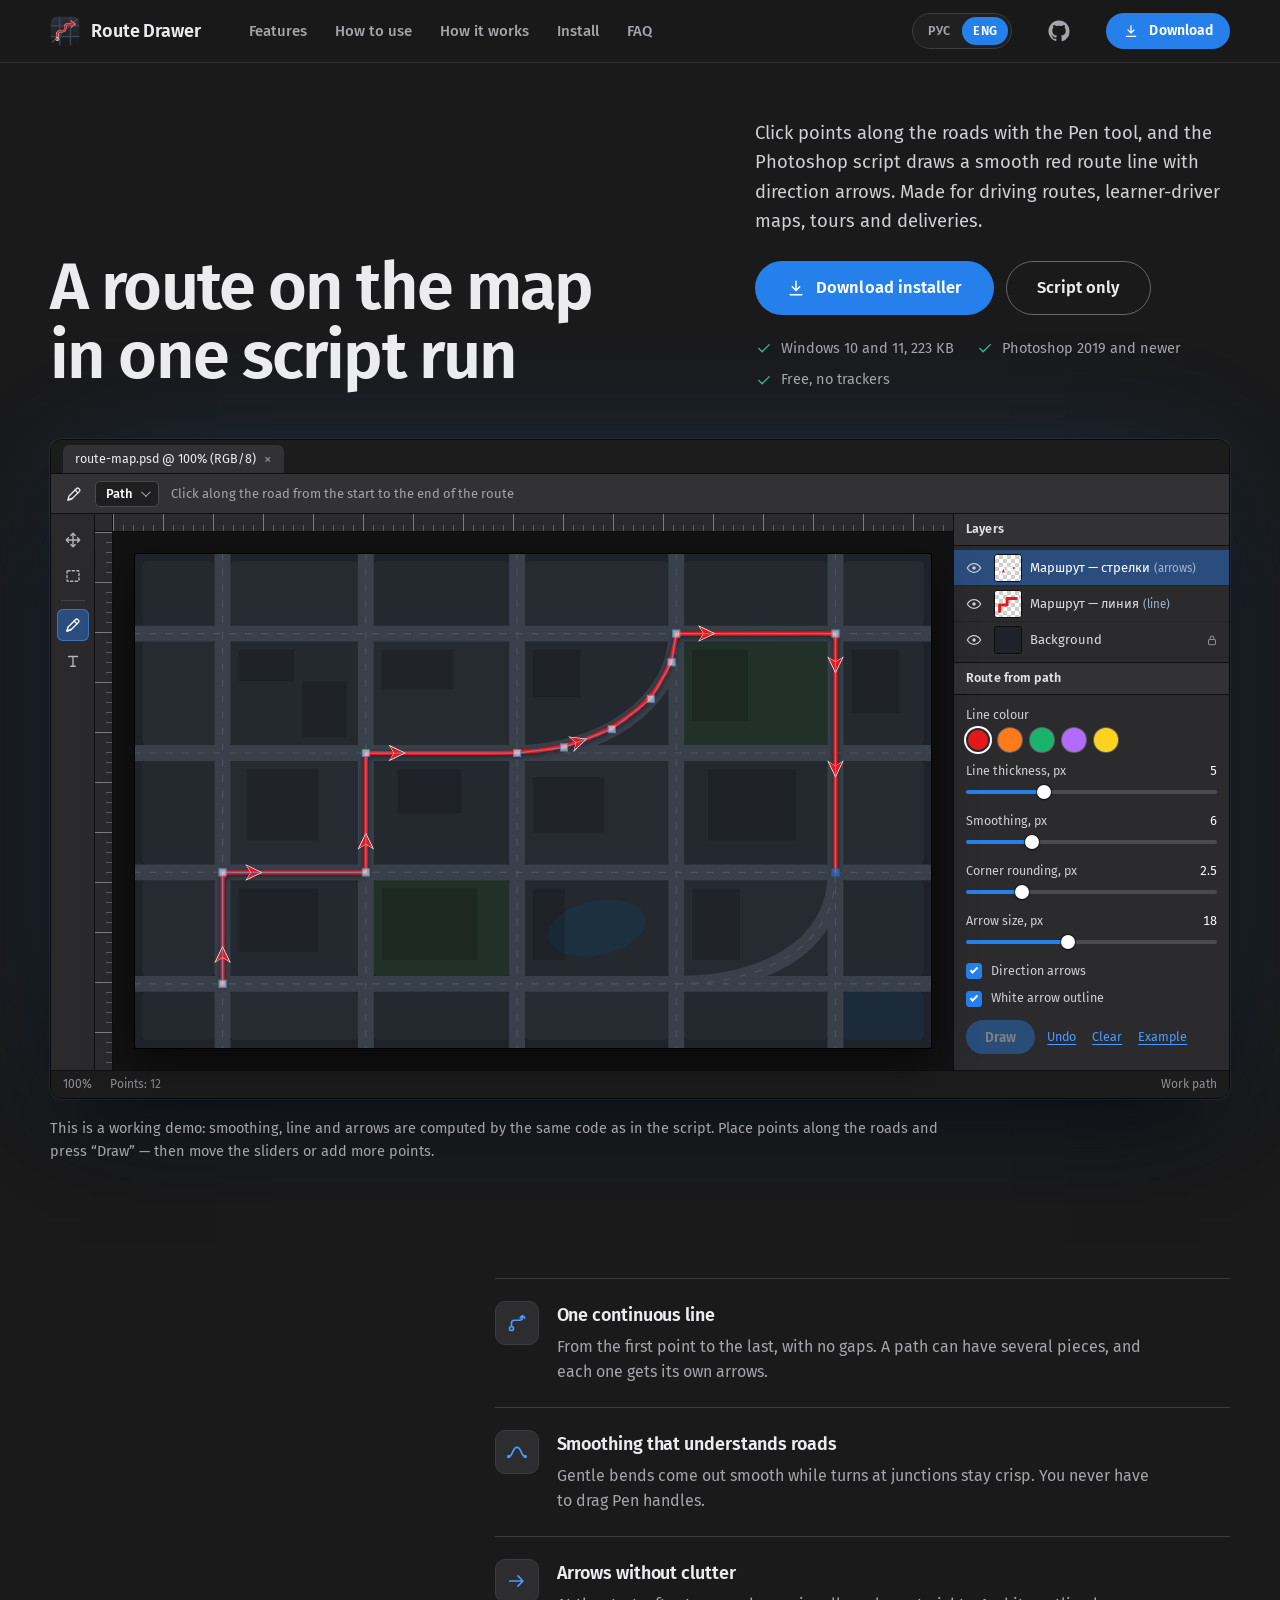
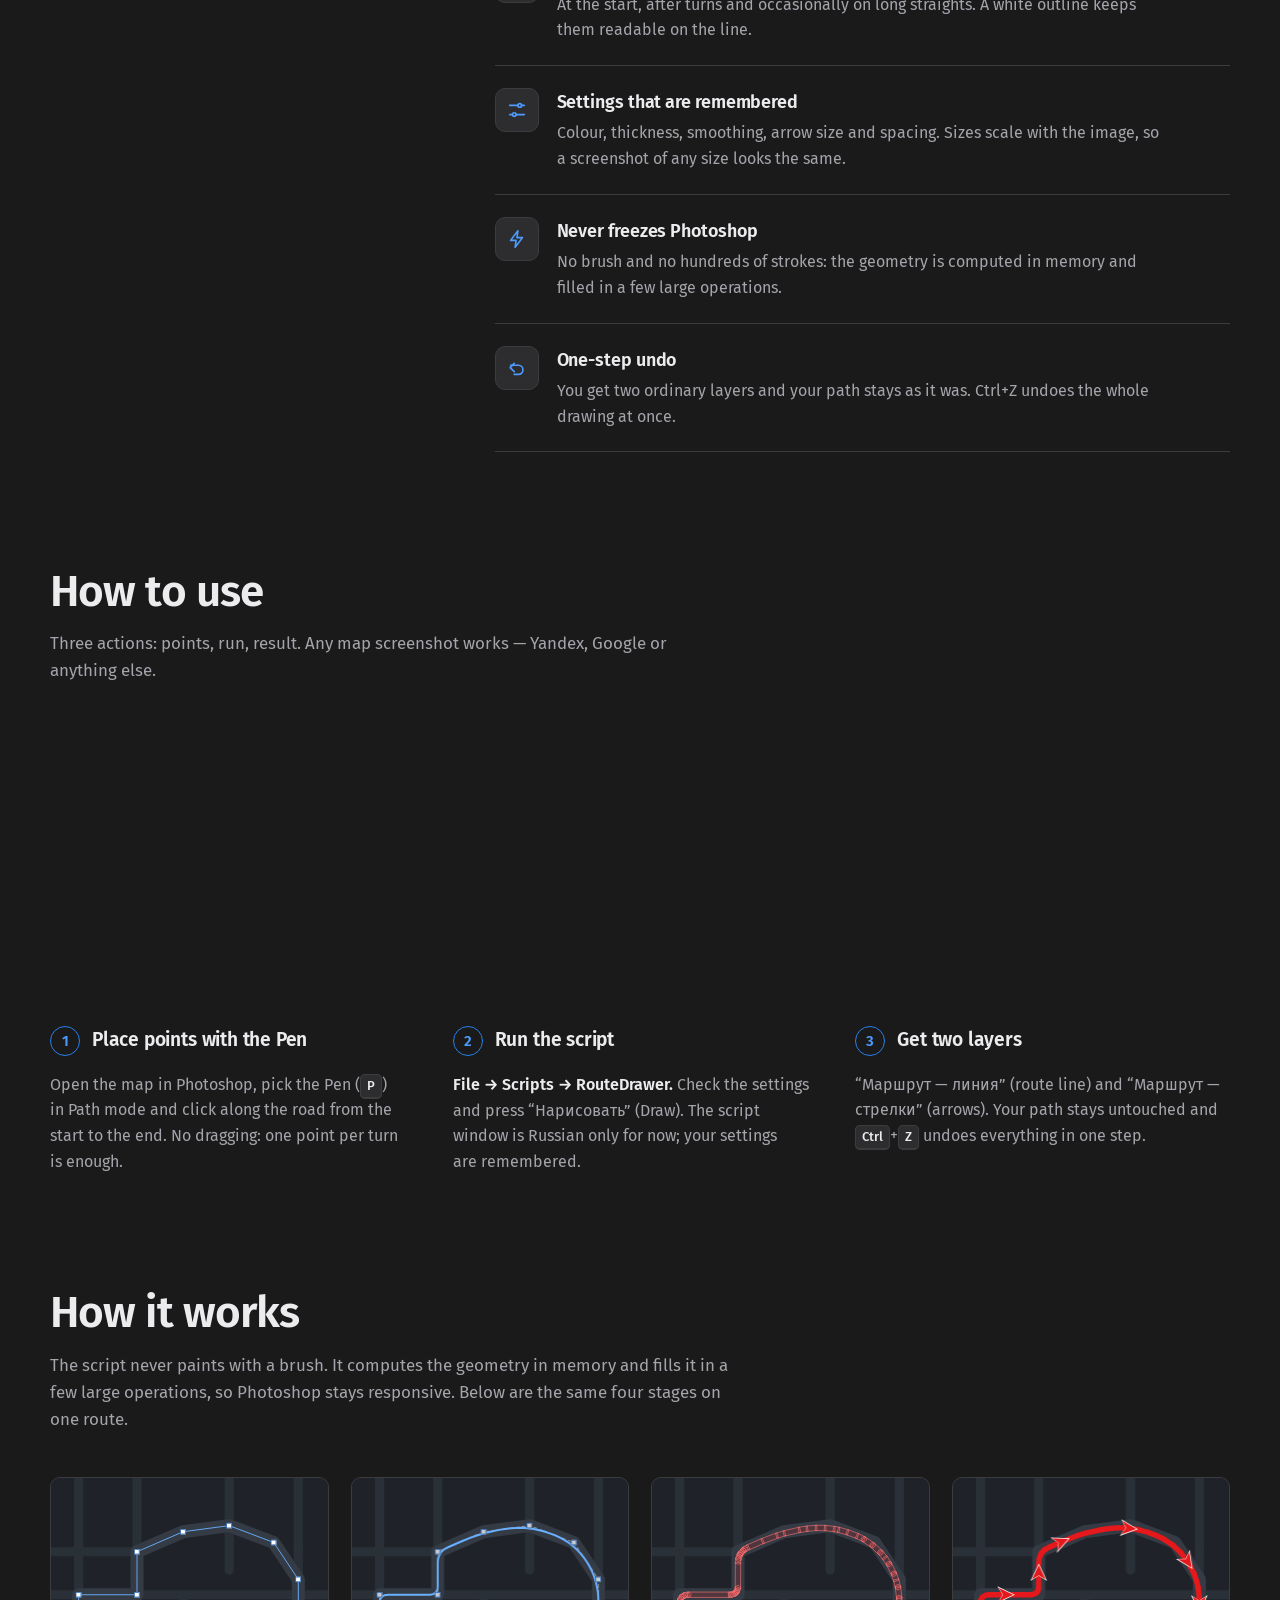
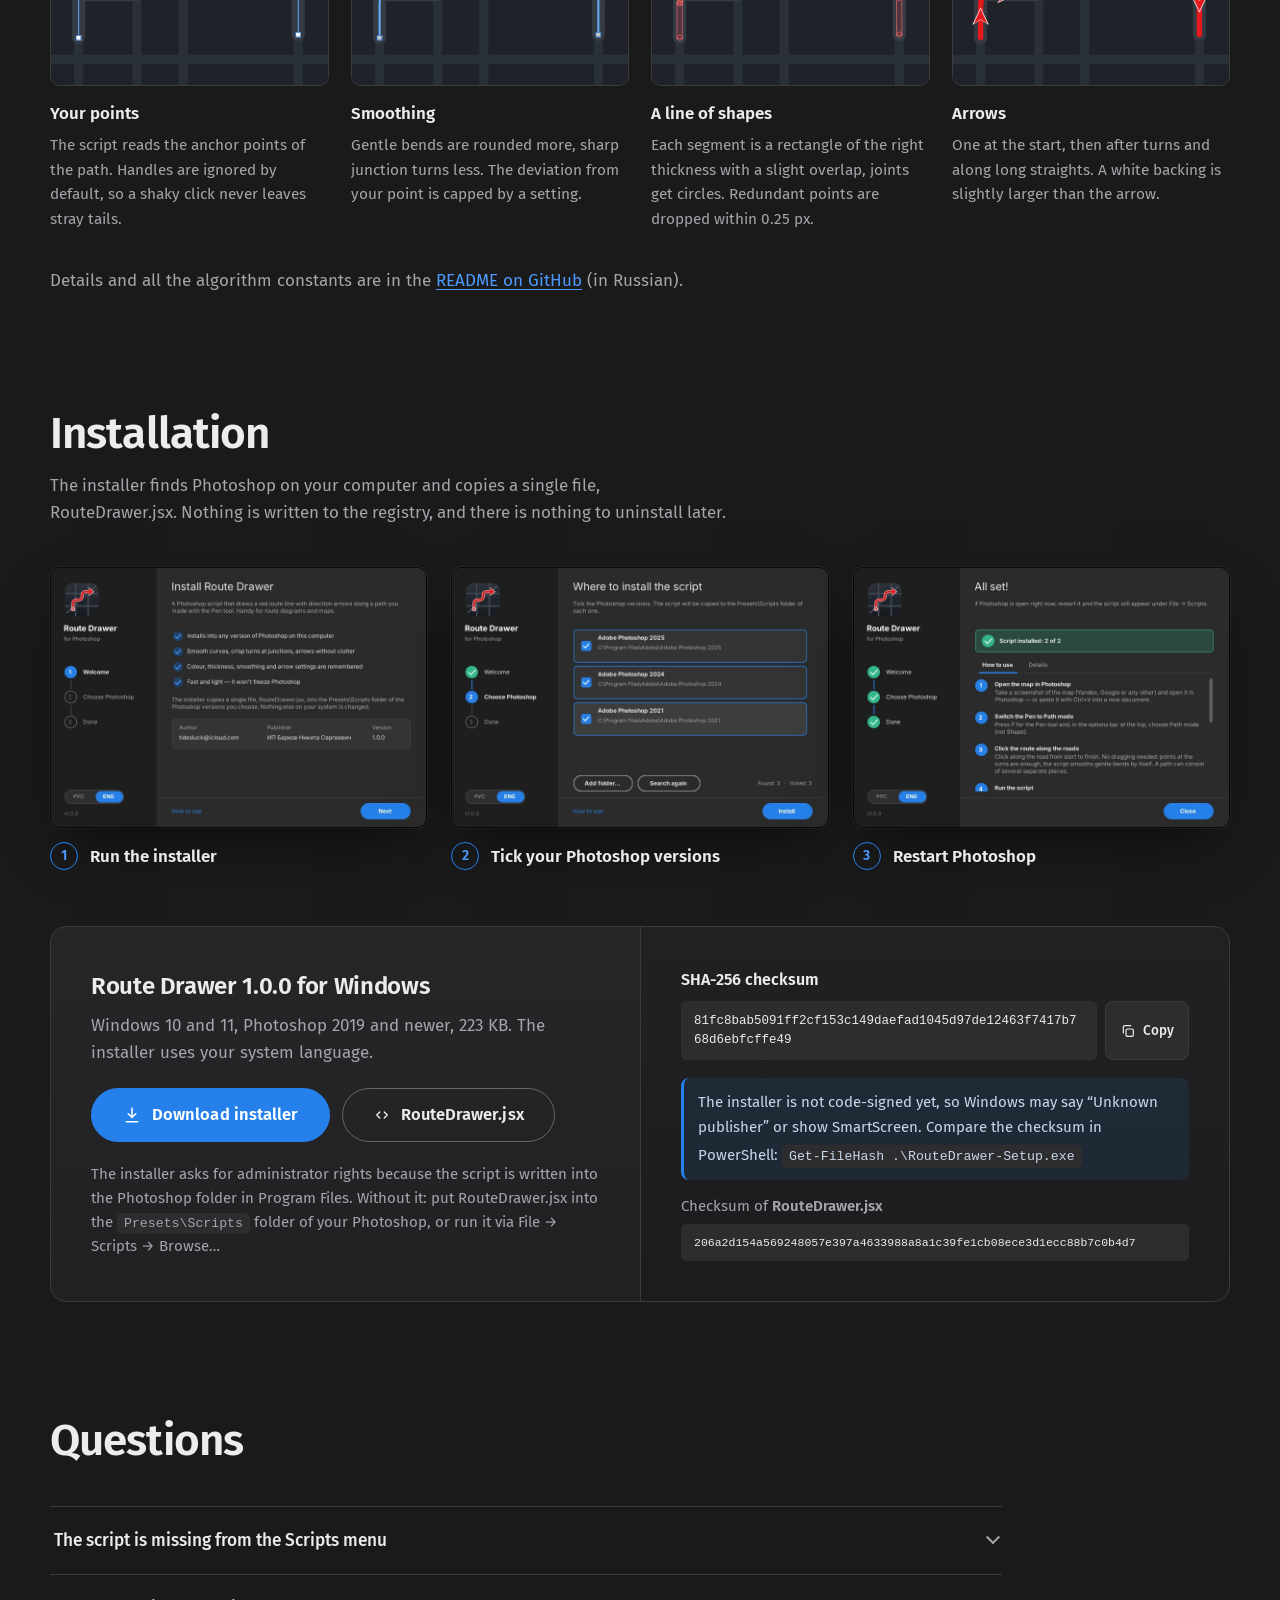
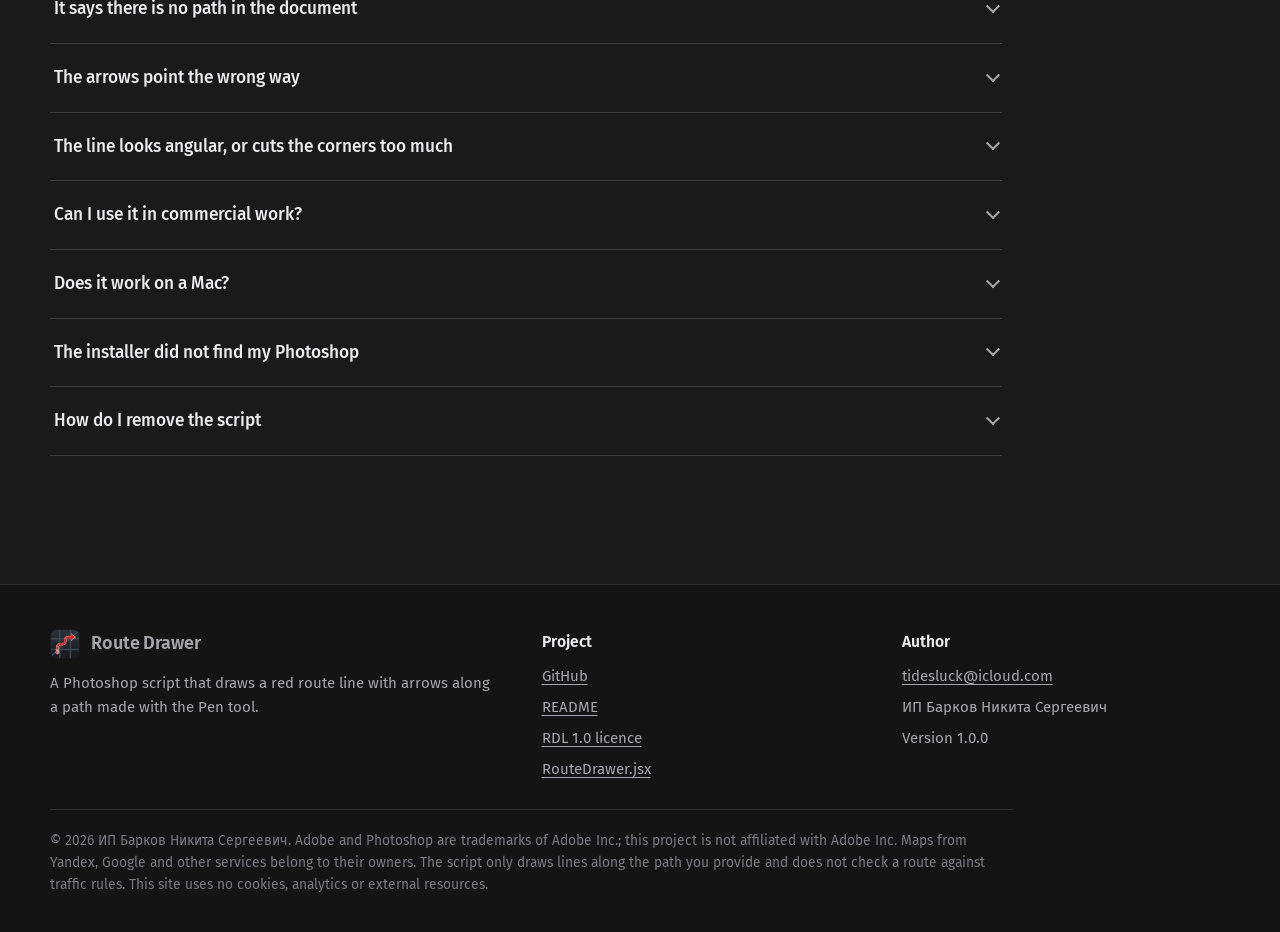
==== docs/index.html @ c8bca0c1 "Add files via upload" ====
<!doctype html>
<html lang="ru">
<head>
<meta charset="utf-8">
<meta name="viewport" content="width=device-width, initial-scale=1">
<title>Route Drawer — маршрут по контуру для Photoshop: скрипт и установщик</title>
<meta name="description" content="Бесплатный скрипт для Photoshop: точки Пером по дорогам — и готова красная линия маршрута со стрелками. Установщик для Windows, русский и английский языки.">
<link rel="canonical" href="https://t1desluck.github.io/RouteDrawer/">
<link rel="alternate" hreflang="ru" href="https://t1desluck.github.io/RouteDrawer/">
<link rel="alternate" hreflang="en" href="https://t1desluck.github.io/RouteDrawer/?lang=en">
<link rel="alternate" hreflang="x-default" href="https://t1desluck.github.io/RouteDrawer/">
<meta name="robots" content="index, follow, max-image-preview:large">
<meta name="theme-color" content="#1a1a1b">
<meta name="color-scheme" content="dark">
<meta name="author" content="tidesluck@icloud.com">
<meta property="og:type" content="website">
<meta property="og:site_name" content="Route Drawer">
<meta property="og:title" content="Route Drawer — маршрут по контуру для Photoshop: скрипт и установщик">
<meta property="og:description" content="Бесплатный скрипт для Photoshop: точки Пером по дорогам — и готова красная линия маршрута со стрелками. Установщик для Windows, русский и английский языки.">
<meta property="og:url" content="https://t1desluck.github.io/RouteDrawer/">
<meta property="og:image" content="https://t1desluck.github.io/RouteDrawer/assets/og.png">
<meta property="og:image:width" content="1200">
<meta property="og:image:height" content="630">
<meta property="og:image:alt" content="Route Drawer: красная линия маршрута со стрелками на карте">
<meta property="og:locale" content="ru_RU">
<meta property="og:locale:alternate" content="en_US">
<meta name="twitter:card" content="summary_large_image">
<meta name="twitter:title" content="Route Drawer — маршрут по контуру для Photoshop: скрипт и установщик">
<meta name="twitter:description" content="Бесплатный скрипт для Photoshop: точки Пером по дорогам — и готова красная линия маршрута со стрелками. Установщик для Windows, русский и английский языки.">
<meta name="twitter:image" content="https://t1desluck.github.io/RouteDrawer/assets/og.png">
<link rel="icon" href="favicon.svg" type="image/svg+xml">
<link rel="icon" href="favicon-32.png" sizes="32x32" type="image/png">
<link rel="icon" href="favicon.ico" sizes="any">
<link rel="apple-touch-icon" href="apple-touch-icon.png">
<link rel="manifest" href="site.webmanifest">
<script>
/* Язык: ?lang=ru|en → сохранённый выбор → язык браузера/ОС (русский, украинский, белорусский, казахский, киргизский — русский; остальные — английский).
   Поисковым роботам всегда отдаётся русский (основной язык сайта); оба языка при этом присутствуют в разметке. */
(function () {
  var l, m;
  try { m = location.search.match(/[?&]lang=(ru|en)\b/); if (m) l = m[1]; else l = localStorage.getItem('rd-lang'); } catch (e) {}
  if (l !== 'ru' && l !== 'en') {
    var n = (navigator.languages && navigator.languages[0]) || navigator.language || 'en';
    n = String(n).toLowerCase().slice(0, 2);
    l = (n === 'ru' || n === 'uk' || n === 'be' || n === 'kk' || n === 'ky') ? 'ru' : 'en';
    if (/bot|crawl|spider|slurp|yandex|bing|facebookexternalhit|telegram|whatsapp|preview/i.test(navigator.userAgent || '')) l = 'ru';
  }
  document.documentElement.setAttribute('lang', l);
})();
</script>
<link rel="preload" href="assets/fonts/FiraSans-400.woff2" as="font" type="font/woff2" crossorigin>
<link rel="preload" href="assets/fonts/FiraSans-600.woff2" as="font" type="font/woff2" crossorigin>
<link rel="stylesheet" href="assets/site.css">
<script type="application/ld+json">{"@context": "https://schema.org", "@type": "SoftwareApplication", "name": "Route Drawer", "alternateName": "RouteDrawer", "applicationCategory": "MultimediaApplication", "applicationSubCategory": "Photoshop script", "operatingSystem": "Windows 10, Windows 11", "softwareVersion": "1.0.0", "softwareRequirements": "Adobe Photoshop 2019 or later", "description": "Photoshop script that draws a smooth red route line with direction arrows along a Pen tool path. Includes a Windows installer (Russian and English).", "url": "https://t1desluck.github.io/RouteDrawer/", "downloadUrl": "https://github.com/T1desLuck/RouteDrawer/raw/main/RouteDrawer-Setup.exe", "fileSize": "223 KB", "inLanguage": ["ru", "en"], "image": "https://t1desluck.github.io/RouteDrawer/assets/og.png", "license": "https://github.com/T1desLuck/RouteDrawer/blob/main/LICENSE", "offers": {"@type": "Offer", "price": "0", "priceCurrency": "USD"}, "author": {"@type": "Organization", "name": "ИП Барков Никита Сергеевич", "email": "tidesluck@icloud.com"}}</script>
</head>
<body>
<a class="skip" href="#main"><span lang="ru">Перейти к содержимому</span><span lang="en">Skip to content</span></a>

<header class="top">
  <div class="wrap top-in">
    <a class="brand" href="#top" aria-label="Route Drawer"><img src="assets/icon-192.png" width="30" height="30" alt="">Route Drawer</a>
    <nav class="nav" aria-label="Разделы" data-ru-aria-label="Разделы" data-en-aria-label="Sections" data-i18n="aria-label">
      <a href="#features"><span lang="ru">Возможности</span><span lang="en">Features</span></a>
      <a href="#how"><span lang="ru">Как пользоваться</span><span lang="en">How to use</span></a>
      <a href="#engine"><span lang="ru">Как работает</span><span lang="en">How it works</span></a>
      <a href="#install"><span lang="ru">Установка</span><span lang="en">Install</span></a>
      <a href="#faq"><span lang="ru">Вопросы</span><span lang="en">FAQ</span></a>
    </nav>
    <span class="top-sp"></span>
    <div class="lang" role="group" aria-label="Language / Язык">
      <button type="button" data-l="ru" aria-pressed="true">РУС</button>
      <button type="button" data-l="en" aria-pressed="false">ENG</button>
    </div>
    <a class="icon-btn" href="https://github.com/T1desLuck/RouteDrawer" aria-label="GitHub" title="GitHub"><svg width="22" height="22" viewBox="0 0 24 24" fill="currentColor" aria-hidden="true" focusable="false" ><path d="M12 .5C5.65.5.5 5.65.5 12c0 5.08 3.29 9.39 7.86 10.91.58.1.79-.25.79-.56v-2c-3.2.7-3.87-1.37-3.87-1.37-.52-1.33-1.28-1.69-1.28-1.69-1.04-.71.08-.7.08-.7 1.15.08 1.76 1.18 1.76 1.18 1.03 1.76 2.69 1.25 3.35.96.1-.75.4-1.25.73-1.54-2.55-.29-5.24-1.28-5.24-5.69 0-1.26.45-2.28 1.18-3.09-.12-.29-.51-1.46.11-3.05 0 0 .97-.31 3.17 1.18a11 11 0 015.78 0c2.2-1.49 3.17-1.18 3.17-1.18.62 1.59.23 2.76.11 3.05.74.81 1.18 1.83 1.18 3.09 0 4.42-2.69 5.39-5.25 5.68.41.36.78 1.06.78 2.14v3.17c0 .31.21.67.8.56A11.5 11.5 0 0023.5 12C23.5 5.65 18.35.5 12 .5z"/></svg></a>
    <a class="btn btn-primary btn-sm" href="https://github.com/T1desLuck/RouteDrawer/raw/main/RouteDrawer-Setup.exe"><svg width="16" height="16" viewBox="0 0 24 24" fill="none" stroke="currentColor" stroke-width="1.8" stroke-linecap="round" stroke-linejoin="round" aria-hidden="true" focusable="false" ><path d="M12 4v11m0 0l-4.5-4.5M12 15l4.5-4.5M5 20h14"/></svg><span lang="ru">Скачать</span><span lang="en">Download</span></a>
  </div>
</header>

<main id="main">
<section class="hero" id="top">
  <div class="wrap">
    <div class="hero-grid">
      <h1><span lang="ru">Маршрут на карте — одним запуском скрипта</span><span lang="en">A route on the map in one script run</span></h1>
      <div>
        <p class="lead"><span lang="ru">Ставьте точки Пером по дорогам — скрипт для Photoshop проведёт по ним гладкую красную линию со стрелками направления. Для схем проезда, учебных маршрутов автошкол, экскурсий и доставки.</span><span lang="en">Click points along the roads with the Pen tool, and the Photoshop script draws a smooth red route line with direction arrows. Made for driving routes, learner-driver maps, tours and deliveries.</span></p>
        <div class="cta">
          <a class="btn btn-primary btn-lg" href="https://github.com/T1desLuck/RouteDrawer/raw/main/RouteDrawer-Setup.exe"><svg width="20" height="20" viewBox="0 0 24 24" fill="none" stroke="currentColor" stroke-width="1.8" stroke-linecap="round" stroke-linejoin="round" aria-hidden="true" focusable="false" ><path d="M12 4v11m0 0l-4.5-4.5M12 15l4.5-4.5M5 20h14"/></svg><span lang="ru">Скачать установщик</span><span lang="en">Download installer</span></a>
          <a class="btn btn-ghost btn-lg" href="https://github.com/T1desLuck/RouteDrawer/raw/main/RouteDrawer.jsx"><span lang="ru">Только скрипт</span><span lang="en">Script only</span></a>
        </div>
        <ul class="facts">
          <li><svg width="18" height="18" viewBox="0 0 24 24" fill="none" stroke="currentColor" stroke-width="1.8" stroke-linecap="round" stroke-linejoin="round" aria-hidden="true" focusable="false" ><path d="M5 12.5l4.5 4.5L19 7.5"/></svg><span lang="ru">Windows 10 и 11, 223 КБ</span><span lang="en">Windows 10 and 11, 223 KB</span></li>
          <li><svg width="18" height="18" viewBox="0 0 24 24" fill="none" stroke="currentColor" stroke-width="1.8" stroke-linecap="round" stroke-linejoin="round" aria-hidden="true" focusable="false" ><path d="M5 12.5l4.5 4.5L19 7.5"/></svg><span lang="ru">Photoshop 2019 и новее</span><span lang="en">Photoshop 2019 and newer</span></li>
          <li><svg width="18" height="18" viewBox="0 0 24 24" fill="none" stroke="currentColor" stroke-width="1.8" stroke-linecap="round" stroke-linejoin="round" aria-hidden="true" focusable="false" ><path d="M5 12.5l4.5 4.5L19 7.5"/></svg><span lang="ru">Бесплатно, без трекеров</span><span lang="en">Free, no trackers</span></li>
        </ul>
      </div>
    </div>
  </div>
</section>

<section class="demo" aria-label="Демо" data-ru-aria-label="Демо" data-en-aria-label="Demo" data-i18n="aria-label">
  <div class="wrap">
    <div class="ps" id="demo">
      <div class="ps-tabs"><span class="ps-tab"><span lang="ru">карта-маршрута.psd @ 100% (RGB/8)</span><span lang="en">route-map.psd @ 100% (RGB/8)</span> <i aria-hidden="true">×</i></span></div>
      <div class="ps-opts"><svg width="18" height="18" viewBox="0 0 24 24" fill="none" stroke="currentColor" stroke-width="1.8" stroke-linecap="round" stroke-linejoin="round" aria-hidden="true" focusable="false" ><path d="M4 20l1.2-5L15.5 4.7a2 2 0 012.8 0l1 1a2 2 0 010 2.8L9 18.8z"/><path d="M13.5 6.7l3.8 3.8M4 20l5-2"/></svg><span class="ps-chip"><span lang="ru">Контур</span><span lang="en">Path</span></span><span class="hint"><span lang="ru">Кликайте по дороге от начала маршрута до конца</span><span lang="en">Click along the road from the start to the end of the route</span></span></div>
      <div class="ps-body">
        <div class="ps-tools" aria-hidden="true">
          <span><svg width="18" height="18" viewBox="0 0 24 24" fill="none" stroke="currentColor" stroke-width="1.8" stroke-linecap="round" stroke-linejoin="round" aria-hidden="true" focusable="false" ><path d="M12 3v18M3 12h18M12 3l-3 3M12 3l3 3M12 21l-3-3M12 21l3-3M3 12l3-3M3 12l3 3M21 12l-3-3M21 12l-3 3"/></svg></span><span><svg width="18" height="18" viewBox="0 0 24 24" fill="none" stroke="currentColor" stroke-width="1.8" stroke-linecap="round" stroke-linejoin="round" aria-hidden="true" focusable="false" ><rect x="4" y="5" width="16" height="14" rx="1" stroke-dasharray="3 3"/></svg></span><hr><span class="on"><svg width="18" height="18" viewBox="0 0 24 24" fill="none" stroke="currentColor" stroke-width="1.8" stroke-linecap="round" stroke-linejoin="round" aria-hidden="true" focusable="false" ><path d="M4 20l1.2-5L15.5 4.7a2 2 0 012.8 0l1 1a2 2 0 010 2.8L9 18.8z"/><path d="M13.5 6.7l3.8 3.8M4 20l5-2"/></svg></span><span><svg width="18" height="18" viewBox="0 0 24 24" fill="none" stroke="currentColor" stroke-width="1.8" stroke-linecap="round" stroke-linejoin="round" aria-hidden="true" focusable="false" ><path d="M6 6h12M12 6v13M9 19h6"/></svg></span>
        </div>
        <div class="ps-stage">
          <div class="ruler ruler-c"></div><div class="ruler ruler-x"></div><div class="ruler ruler-y"></div>
          <div class="ps-canvas-wrap">
            <canvas id="demo-canvas" width="1000" height="620" tabindex="0" role="img" aria-label="Карта. Кликайте по дорогам, чтобы поставить точки контура." data-ru-aria-label="Карта. Кликайте по дорогам, чтобы поставить точки контура." data-en-aria-label="Map. Click along the roads to place path points." data-i18n="aria-label"></canvas>
            <div class="ps-hint" id="demo-hint"><span lang="ru">Кликайте по дорогам, чтобы поставить точки</span><span lang="en">Click along the roads to place points</span></div>
          </div>
        </div>
        <aside class="ps-dock">
          <section class="dp">
            <h3 class="dp-h"><span lang="ru">Слои</span><span lang="en">Layers</span></h3>
            <ul class="layers">
              <li class="layer" data-layer="arrows" hidden>
                <button class="eye" type="button" aria-pressed="true" aria-label="Показать или скрыть слой" data-ru-aria-label="Показать или скрыть слой" data-en-aria-label="Show or hide layer" data-i18n="aria-label"><svg width="16" height="16" viewBox="0 0 24 24" fill="none" stroke="currentColor" stroke-width="1.8" stroke-linecap="round" stroke-linejoin="round" aria-hidden="true" focusable="false" ><path d="M2 12s3.8-6.5 10-6.5S22 12 22 12s-3.8 6.5-10 6.5S2 12 2 12z"/><circle class="pupil" cx="12" cy="12" r="2.6" fill="currentColor" stroke="none"/></svg></button>
                <span class="thumb"><svg viewBox="0 0 28 28" aria-hidden="true" focusable="false"><path d="M6 21l3-8 3 8-3-2zM17 11l7 3-7 3 2-3z" fill="#e5191c" stroke="#fff" stroke-width="1.2" stroke-linejoin="round"/></svg></span><span class="lname">Маршрут — стрелки<small lang="en">(arrows)</small></span>
              </li>
              <li class="layer" data-layer="line" hidden>
                <button class="eye" type="button" aria-pressed="true" aria-label="Показать или скрыть слой" data-ru-aria-label="Показать или скрыть слой" data-en-aria-label="Show or hide layer" data-i18n="aria-label"><svg width="16" height="16" viewBox="0 0 24 24" fill="none" stroke="currentColor" stroke-width="1.8" stroke-linecap="round" stroke-linejoin="round" aria-hidden="true" focusable="false" ><path d="M2 12s3.8-6.5 10-6.5S22 12 22 12s-3.8 6.5-10 6.5S2 12 2 12z"/><circle class="pupil" cx="12" cy="12" r="2.6" fill="currentColor" stroke="none"/></svg></button>
                <span class="thumb"><svg viewBox="0 0 28 28" aria-hidden="true" focusable="false"><path d="M5 22V15h8V8h10" fill="none" stroke="#e5191c" stroke-width="3.2" stroke-linecap="round" stroke-linejoin="round"/></svg></span><span class="lname">Маршрут — линия<small lang="en">(line)</small></span>
              </li>
              <li class="layer sel" data-layer="bg">
                <button class="eye" type="button" aria-pressed="true" aria-label="Показать или скрыть слой" data-ru-aria-label="Показать или скрыть слой" data-en-aria-label="Show or hide layer" data-i18n="aria-label"><svg width="16" height="16" viewBox="0 0 24 24" fill="none" stroke="currentColor" stroke-width="1.8" stroke-linecap="round" stroke-linejoin="round" aria-hidden="true" focusable="false" ><path d="M2 12s3.8-6.5 10-6.5S22 12 22 12s-3.8 6.5-10 6.5S2 12 2 12z"/><circle class="pupil" cx="12" cy="12" r="2.6" fill="currentColor" stroke="none"/></svg></button>
                <span class="thumb map"></span><span class="lname"><span lang="ru">Фон</span><span lang="en">Background</span></span><svg width="14" height="14" viewBox="0 0 24 24" fill="none" stroke="currentColor" stroke-width="1.8" stroke-linecap="round" stroke-linejoin="round" aria-hidden="true" focusable="false" class="lock"><rect x="6" y="11" width="12" height="9" rx="2"/><path d="M9 11V8a3 3 0 016 0v3"/></svg>
              </li>
            </ul>
          </section>
          <section class="dp">
            <h3 class="dp-h"><span lang="ru">Маршрут по контуру</span><span lang="en">Route from path</span></h3>
            <div class="dlg">
              <div class="fld"><span class="lbl"><span lang="ru">Цвет линии</span><span lang="en">Line colour</span></span><span></span>
                <div class="swatches" role="group" aria-label="Цвет линии" data-ru-aria-label="Цвет линии" data-en-aria-label="Line colour" data-i18n="aria-label">
                  <button class="sw" type="button" style="--c:#e5191c" data-c="#E5191C" aria-pressed="true" aria-label="#E5191C"></button>
                  <button class="sw" type="button" style="--c:#ff7a1a" data-c="#FF7A1A" aria-pressed="false" aria-label="#FF7A1A"></button>
                  <button class="sw" type="button" style="--c:#19b36b" data-c="#19B36B" aria-pressed="false" aria-label="#19B36B"></button>
                  <button class="sw" type="button" style="--c:#b36bff" data-c="#B36BFF" aria-pressed="false" aria-label="#B36BFF"></button>
                  <button class="sw" type="button" style="--c:#ffd21f" data-c="#FFD21F" aria-pressed="false" aria-label="#FFD21F"></button>
                </div>
              </div>
              <div class="fld"><label for="f-w"><span lang="ru">Толщина линии, px</span><span lang="en">Line thickness, px</span></label><output id="f-w-v" for="f-w"></output><input class="rng" id="f-w" type="range" min="2" max="12" step="0.5"></div>
              <div class="fld"><label for="f-s"><span lang="ru">Сглаживание, px</span><span lang="en">Smoothing, px</span></label><output id="f-s-v" for="f-s"></output><input class="rng" id="f-s" type="range" min="0" max="24" step="1"></div>
              <div class="fld"><label for="f-c"><span lang="ru">Скругление углов, px</span><span lang="en">Corner rounding, px</span></label><output id="f-c-v" for="f-c"></output><input class="rng" id="f-c" type="range" min="0" max="12" step="0.5"></div>
              <div class="fld"><label for="f-a"><span lang="ru">Размер стрелки, px</span><span lang="en">Arrow size, px</span></label><output id="f-a-v" for="f-a"></output><input class="rng" id="f-a" type="range" min="10" max="30" step="1"></div>
              <label class="chk"><input type="checkbox" id="f-arrows" checked><span lang="ru">Стрелки направления</span><span lang="en">Direction arrows</span></label>
              <label class="chk"><input type="checkbox" id="f-outline" checked><span lang="ru">Белая обводка у стрелок</span><span lang="en">White arrow outline</span></label>
              <div class="dlg-btns">
                <button class="btn btn-primary" type="button" data-a="draw" disabled><span lang="ru">Нарисовать</span><span lang="en">Draw</span></button>
                <button class="linkbtn" type="button" data-a="undo" disabled><span lang="ru">Отменить</span><span lang="en">Undo</span></button>
                <button class="linkbtn" type="button" data-a="clear" disabled><span lang="ru">Очистить</span><span lang="en">Clear</span></button>
                <button class="linkbtn" type="button" data-a="example"><span lang="ru">Пример</span><span lang="en">Example</span></button>
              </div>
            </div>
          </section>
        </aside>
      </div>
      <div class="ps-status"><span>100%</span><span id="demo-count"></span><span class="grow"></span><span><span lang="ru">Рабочий контур</span><span lang="en">Work path</span></span></div>
      <div class="sr" id="demo-live" aria-live="polite"></div>
    </div>
    <p class="demo-cap"><span lang="ru">Это рабочее демо: сглаживание, линия и стрелки считаются тем же кодом, что и в скрипте. Поставьте точки по дорогам и нажмите «Нарисовать» — потом можно двигать ползунки и добавлять точки.</span><span lang="en">This is a working demo: smoothing, line and arrows are computed by the same code as in the script. Place points along the roads and press “Draw” — then move the sliders or add more points.</span></p>
  </div>
</section>

<section class="sec" id="features">
  <div class="wrap feat-grid">
    <div class="sec-head">
      <h2><span lang="ru">Что умеет скрипт</span><span lang="en">What the script does</span></h2>
      <p class="sub"><span lang="ru">Он делает одно: превращает контур из «Пера» в аккуратный маршрут. Всё остальное — настройки.</span><span lang="en">It does one thing: turns a Pen path into a tidy route. Everything else is a setting.</span></p>
    </div>
    <ul class="rows">
      <li><span class="ic"><svg width="22" height="22" viewBox="0 0 24 24" fill="none" stroke="currentColor" stroke-width="1.8" stroke-linecap="round" stroke-linejoin="round" aria-hidden="true" focusable="false" ><circle cx="6" cy="18" r="2.2"/><path d="M6 15.8V12a3 3 0 013-3h6a3 3 0 003-3V5"/><path d="M15.5 6.5L18 4l2.5 2.5"/></svg></span><h3><span lang="ru">Одна непрерывная линия</span><span lang="en">One continuous line</span></h3><p><span lang="ru">От первой точки до последней, без разрывов. Контур может состоять из нескольких кусков — каждый получит свои стрелки.</span><span lang="en">From the first point to the last, with no gaps. A path can have several pieces, and each one gets its own arrows.</span></p></li>
      <li><span class="ic"><svg width="22" height="22" viewBox="0 0 24 24" fill="none" stroke="currentColor" stroke-width="1.8" stroke-linecap="round" stroke-linejoin="round" aria-hidden="true" focusable="false" ><path d="M3 17c4.5 0 4-10 9-10s4.5 10 9 10"/><circle cx="3" cy="17" r="1" fill="currentColor"/><circle cx="21" cy="17" r="1" fill="currentColor"/></svg></span><h3><span lang="ru">Сглаживание, которое понимает дорогу</span><span lang="en">Smoothing that understands roads</span></h3><p><span lang="ru">Плавные изгибы получаются гладкими, а повороты на перекрёстках остаются чёткими. Тянуть «усы» у точек не нужно.</span><span lang="en">Gentle bends come out smooth while turns at junctions stay crisp. You never have to drag Pen handles.</span></p></li>
      <li><span class="ic"><svg width="22" height="22" viewBox="0 0 24 24" fill="none" stroke="currentColor" stroke-width="1.8" stroke-linecap="round" stroke-linejoin="round" aria-hidden="true" focusable="false" ><path d="M4 12h14M13 6.5l5.5 5.5-5.5 5.5"/></svg></span><h3><span lang="ru">Стрелки без мусора</span><span lang="en">Arrows without clutter</span></h3><p><span lang="ru">В начале маршрута, после поворотов и изредка на длинных прямых. Белая обводка не даёт им потеряться на линии.</span><span lang="en">At the start, after turns and occasionally on long straights. A white outline keeps them readable on the line.</span></p></li>
      <li><span class="ic"><svg width="22" height="22" viewBox="0 0 24 24" fill="none" stroke="currentColor" stroke-width="1.8" stroke-linecap="round" stroke-linejoin="round" aria-hidden="true" focusable="false" ><path d="M4 7h9M17 7h3M4 17h3M11 17h9"/><circle cx="15" cy="7" r="2"/><circle cx="9" cy="17" r="2"/></svg></span><h3><span lang="ru">Настройки, которые запоминаются</span><span lang="en">Settings that are remembered</span></h3><p><span lang="ru">Цвет, толщина, сглаживание, размер и частота стрелок. Размеры подстраиваются под размер картинки, так что скриншот любого размера выглядит одинаково.</span><span lang="en">Colour, thickness, smoothing, arrow size and spacing. Sizes scale with the image, so a screenshot of any size looks the same.</span></p></li>
      <li><span class="ic"><svg width="22" height="22" viewBox="0 0 24 24" fill="none" stroke="currentColor" stroke-width="1.8" stroke-linecap="round" stroke-linejoin="round" aria-hidden="true" focusable="false" ><path d="M13 3L5 13.5h6L10 21l8-10.5h-6z"/></svg></span><h3><span lang="ru">Не вешает Photoshop</span><span lang="en">Never freezes Photoshop</span></h3><p><span lang="ru">Без кисти и сотен мазков: геометрия считается в памяти и заливается несколькими крупными операциями.</span><span lang="en">No brush and no hundreds of strokes: the geometry is computed in memory and filled in a few large operations.</span></p></li>
      <li><span class="ic"><svg width="22" height="22" viewBox="0 0 24 24" fill="none" stroke="currentColor" stroke-width="1.8" stroke-linecap="round" stroke-linejoin="round" aria-hidden="true" focusable="false" ><path d="M9 7L4.5 11.5 9 16"/><path d="M5 11.5h8.5a5 5 0 010 10H9" transform="translate(0 -2.5)"/></svg></span><h3><span lang="ru">Откат одним шагом</span><span lang="en">One-step undo</span></h3><p><span lang="ru">Результат — два обычных слоя, ваш контур не меняется. Ctrl+Z отменяет всю отрисовку целиком.</span><span lang="en">You get two ordinary layers and your path stays as it was. Ctrl+Z undoes the whole drawing at once.</span></p></li>
    </ul>
  </div>
</section>

<section class="sec" id="how">
  <div class="wrap">
    <div class="sec-head">
      <h2><span lang="ru">Как пользоваться</span><span lang="en">How to use</span></h2>
      <p class="sub"><span lang="ru">Три действия: точки, запуск, результат. Скриншот карты — Яндекс, Google или любой другой.</span><span lang="en">Three actions: points, run, result. Any map screenshot works — Yandex, Google or anything else.</span></p>
    </div>
    <ol class="steps">
      <li class="step">
        <div class="step-vis"><canvas data-scene="points" role="img" aria-label="Точки контура на карте" data-ru-aria-label="Точки контура на карте" data-en-aria-label="Path points on the map" data-i18n="aria-label"></canvas></div>
        <h3><span lang="ru">Поставьте точки Пером</span><span lang="en">Place points with the Pen</span></h3>
        <p><span lang="ru">Откройте карту в Photoshop, возьмите Перо (<kbd>P</kbd>) в режиме «Контур» и кликайте по дороге от начала маршрута до конца. Тянуть мышью не нужно: на повороте хватит одной точки.</span><span lang="en">Open the map in Photoshop, pick the Pen (<kbd>P</kbd>) in Path mode and click along the road from the start to the end. No dragging: one point per turn is enough.</span></p>
      </li>
      <li class="step">
        <div class="step-vis"><div class="mini-dlg"><div class="box">
          <div class="tt"><span lang="ru">Маршрут по контуру</span><span lang="en">Route from path</span></div>
          <div class="bd">
            <div class="grp"><span lang="ru">Линия</span><span lang="en">Line</span></div>
            <div class="r"><span><span lang="ru">Цвет линии (HEX)</span><span lang="en">Line colour (HEX)</span></span><i>E5191C</i></div>
            <div class="r"><span><span lang="ru">Толщина линии, px</span><span lang="en">Line thickness, px</span></span><i>4</i></div>
            <div class="r"><span><span lang="ru">Сглаживание плавных поворотов, px</span><span lang="en">Smoothing of gentle bends, px</span></span><i>2,5</i></div>
            <div class="grp"><span lang="ru">Стрелки</span><span lang="en">Arrows</span></div>
            <div class="r"><span><span lang="ru">Рисовать стрелки направления</span><span lang="en">Draw direction arrows</span></span><i>✓</i></div>
            <div class="r"><span><span lang="ru">Размер стрелки, px</span><span lang="en">Arrow size, px</span></span><i>14</i></div>
            <span class="go"><span lang="ru">Нарисовать</span><span lang="en">Draw</span></span>
          </div>
        </div></div></div>
        <h3><span lang="ru">Запустите скрипт</span><span lang="en">Run the script</span></h3>
        <p><span lang="ru"><b>Файл → Сценарии → RouteDrawer.</b> Проверьте настройки и нажмите «Нарисовать». Окно скрипта пока только на русском; настройки запоминаются.</span><span lang="en"><b>File → Scripts → RouteDrawer.</b> Check the settings and press “Нарисовать” (Draw). The script window is Russian only for now; your settings are remembered.</span></p>
      </li>
      <li class="step">
        <div class="step-vis"><canvas data-scene="final" role="img" aria-label="Готовый маршрут со стрелками" data-ru-aria-label="Готовый маршрут со стрелками" data-en-aria-label="Finished route with arrows" data-i18n="aria-label"></canvas>
          <div class="vis-layers"><ul class="layers" style="padding:0;margin:0">
            <li class="layer sel"><span class="thumb"><svg viewBox="0 0 28 28" aria-hidden="true" focusable="false"><path d="M6 21l3-8 3 8-3-2zM17 11l7 3-7 3 2-3z" fill="#e5191c" stroke="#fff" stroke-width="1.2" stroke-linejoin="round"/></svg></span><span class="lname">Маршрут — стрелки</span></li>
            <li class="layer"><span class="thumb"><svg viewBox="0 0 28 28" aria-hidden="true" focusable="false"><path d="M5 22V15h8V8h10" fill="none" stroke="#e5191c" stroke-width="3.2" stroke-linecap="round" stroke-linejoin="round"/></svg></span><span class="lname">Маршрут — линия</span></li>
          </ul></div>
        </div>
        <h3><span lang="ru">Получите два слоя</span><span lang="en">Get two layers</span></h3>
        <p><span lang="ru">«Маршрут — линия» и «Маршрут — стрелки». Контур остаётся нетронутым, а <kbd>Ctrl</kbd>+<kbd>Z</kbd> откатывает всё одним шагом.</span><span lang="en">“Маршрут — линия” (route line) and “Маршрут — стрелки” (arrows). Your path stays untouched and <kbd>Ctrl</kbd>+<kbd>Z</kbd> undoes everything in one step.</span></p>
      </li>
    </ol>
  </div>
</section>

<section class="sec" id="engine">
  <div class="wrap">
    <div class="sec-head">
      <h2><span lang="ru">Как работает</span><span lang="en">How it works</span></h2>
      <p class="sub"><span lang="ru">Скрипт не рисует кистью. Он считает геометрию в памяти и заливает её несколькими крупными операциями, поэтому Photoshop не зависает. Ниже — те же четыре этапа на одном маршруте.</span><span lang="en">The script never paints with a brush. It computes the geometry in memory and fills it in a few large operations, so Photoshop stays responsive. Below are the same four stages on one route.</span></p>
    </div>
    <ol class="stages">
      <li class="stage"><figure><canvas data-scene="points" role="img" aria-label="Опорные точки контура" data-ru-aria-label="Опорные точки контура" data-en-aria-label="Path anchor points" data-i18n="aria-label"></canvas></figure>
        <h3><span lang="ru">Ваши точки</span><span lang="en">Your points</span></h3>
        <p><span lang="ru">Скрипт читает опорные точки контура. «Усы» у точек по умолчанию игнорируются, поэтому дрогнувшая рука не оставляет хвостов.</span><span lang="en">The script reads the anchor points of the path. Handles are ignored by default, so a shaky click never leaves stray tails.</span></p></li>
      <li class="stage"><figure><canvas data-scene="smooth" role="img" aria-label="Сглаженная линия поверх ломаной" data-ru-aria-label="Сглаженная линия поверх ломаной" data-en-aria-label="Smoothed line over the polyline" data-i18n="aria-label"></canvas></figure>
        <h3><span lang="ru">Сглаживание</span><span lang="en">Smoothing</span></h3>
        <p><span lang="ru">Плавные повороты скругляются сильнее, резкие на перекрёстках — слабее. Отклонение от вашей точки ограничено настройкой.</span><span lang="en">Gentle bends are rounded more, sharp junction turns less. The deviation from your point is capped by a setting.</span></p></li>
      <li class="stage"><figure><canvas data-scene="shapes" role="img" aria-label="Линия из прямоугольников и кругов" data-ru-aria-label="Линия из прямоугольников и кругов" data-en-aria-label="Line made of rectangles and circles" data-i18n="aria-label"></canvas></figure>
        <h3><span lang="ru">Линия из фигур</span><span lang="en">A line of shapes</span></h3>
        <p><span lang="ru">Каждый отрезок — прямоугольник нужной толщины с небольшим нахлёстом, на стыках — круги. Лишние точки убираются с допуском 0,25 px.</span><span lang="en">Each segment is a rectangle of the right thickness with a slight overlap, joints get circles. Redundant points are dropped within 0.25 px.</span></p></li>
      <li class="stage"><figure><canvas data-scene="final" role="img" aria-label="Линия и стрелки" data-ru-aria-label="Линия и стрелки" data-en-aria-label="Line and arrows" data-i18n="aria-label"></canvas></figure>
        <h3><span lang="ru">Стрелки</span><span lang="en">Arrows</span></h3>
        <p><span lang="ru">Одна в начале, по одной после поворотов и на длинных прямых. Белая подложка чуть шире самой стрелки.</span><span lang="en">One at the start, then after turns and along long straights. A white backing is slightly larger than the arrow.</span></p></li>
    </ol>
    <p class="more"><span lang="ru">Подробности и все константы алгоритма — в <a href="https://github.com/T1desLuck/RouteDrawer#как-это-работает">README на GitHub</a>.</span><span lang="en">Details and all the algorithm constants are in the <a href="https://github.com/T1desLuck/RouteDrawer#как-это-работает">README on GitHub</a> (in Russian).</span></p>
  </div>
</section>

<section class="sec" id="install">
  <div class="wrap">
    <div class="sec-head">
      <h2><span lang="ru">Установка</span><span lang="en">Installation</span></h2>
      <p class="sub"><span lang="ru">Установщик сам найдёт Photoshop на компьютере и скопирует в него один файл — RouteDrawer.jsx. Реестр не меняется, удалять потом нечего.</span><span lang="en">The installer finds Photoshop on your computer and copies a single file, RouteDrawer.jsx. Nothing is written to the registry, and there is nothing to uninstall later.</span></p>
    </div>
    <ol class="shots">
      <li class="shot"><figure>
        <img lang="ru" src="assets/img/installer-welcome-ru.webp" width="780" height="540" loading="lazy" alt="Установщик Route Drawer: страница приветствия">
        <img lang="en" src="assets/img/installer-welcome-en.webp" width="780" height="540" loading="lazy" alt="Route Drawer installer: welcome page"></figure>
        <h3><span lang="ru">Запустите установщик</span><span lang="en">Run the installer</span></h3></li>
      <li class="shot"><figure>
        <img lang="ru" src="assets/img/installer-select-ru.webp" width="780" height="540" loading="lazy" alt="Установщик Route Drawer: выбор версий Photoshop">
        <img lang="en" src="assets/img/installer-select-en.webp" width="780" height="540" loading="lazy" alt="Route Drawer installer: choosing Photoshop versions"></figure>
        <h3><span lang="ru">Отметьте версии Photoshop</span><span lang="en">Tick your Photoshop versions</span></h3></li>
      <li class="shot"><figure>
        <img lang="ru" src="assets/img/installer-done-ru.webp" width="780" height="540" loading="lazy" alt="Установщик Route Drawer: готово, инструкция по использованию">
        <img lang="en" src="assets/img/installer-done-en.webp" width="780" height="540" loading="lazy" alt="Route Drawer installer: done, usage instructions"></figure>
        <h3><span lang="ru">Перезапустите Photoshop</span><span lang="en">Restart Photoshop</span></h3></li>
    </ol>

    <div class="dl" id="download">
      <div>
        <h3><span lang="ru">Route Drawer 1.0.0 для Windows</span><span lang="en">Route Drawer 1.0.0 for Windows</span></h3>
        <p class="meta"><span lang="ru">Windows 10 и 11, Photoshop 2019 и новее, 223 КБ. Язык установщика — по языку системы.</span><span lang="en">Windows 10 and 11, Photoshop 2019 and newer, 223 KB. The installer uses your system language.</span></p>
        <div class="btns">
          <a class="btn btn-primary btn-lg" href="https://github.com/T1desLuck/RouteDrawer/raw/main/RouteDrawer-Setup.exe"><svg width="20" height="20" viewBox="0 0 24 24" fill="none" stroke="currentColor" stroke-width="1.8" stroke-linecap="round" stroke-linejoin="round" aria-hidden="true" focusable="false" ><path d="M12 4v11m0 0l-4.5-4.5M12 15l4.5-4.5M5 20h14"/></svg><span lang="ru">Скачать установщик</span><span lang="en">Download installer</span></a>
          <a class="btn btn-ghost btn-lg" href="https://github.com/T1desLuck/RouteDrawer/raw/main/RouteDrawer.jsx"><svg width="18" height="18" viewBox="0 0 24 24" fill="none" stroke="currentColor" stroke-width="1.8" stroke-linecap="round" stroke-linejoin="round" aria-hidden="true" focusable="false" ><path d="M9 8l-4 4 4 4M15 8l4 4-4 4"/></svg>RouteDrawer.jsx</a>
        </div>
        <p class="small" style="margin-top:20px"><span lang="ru">Установщик просит права администратора: скрипт записывается в папку Photoshop в Program Files. Без установщика: положите RouteDrawer.jsx в папку <code>Presets\Scripts</code> вашей версии Photoshop или запустите через Файл → Сценарии → Обзор…</span><span lang="en">The installer asks for administrator rights because the script is written into the Photoshop folder in Program Files. Without it: put RouteDrawer.jsx into the <code>Presets\Scripts</code> folder of your Photoshop, or run it via File → Scripts → Browse…</span></p>
      </div>
      <div>
        <h4><span lang="ru">Контрольная сумма SHA-256</span><span lang="en">SHA-256 checksum</span></h4>
        <div class="hash"><code id="sha">81fc8bab5091ff2cf153c149daefad1045d97de12463f7417b768d6ebfcffe49</code>
          <button class="copy" type="button" data-copy="#sha"><svg width="16" height="16" viewBox="0 0 24 24" fill="none" stroke="currentColor" stroke-width="1.8" stroke-linecap="round" stroke-linejoin="round" aria-hidden="true" focusable="false" ><rect x="9" y="9" width="11" height="11" rx="2"/><path d="M5 15V6a2 2 0 012-2h9"/></svg><span class="copy-t"><span lang="ru">Копировать</span><span lang="en">Copy</span></span></button></div>
        <p class="note"><span lang="ru">Установщик пока без цифровой подписи, поэтому Windows может написать «Неизвестный издатель» или показать SmartScreen. Сверьте сумму в PowerShell: <code>Get-FileHash .\RouteDrawer-Setup.exe</code></span><span lang="en">The installer is not code-signed yet, so Windows may say “Unknown publisher” or show SmartScreen. Compare the checksum in PowerShell: <code>Get-FileHash .\RouteDrawer-Setup.exe</code></span></p>
        <p class="sumline"><span lang="ru">Сумма файла <b>RouteDrawer.jsx</b></span><span lang="en">Checksum of <b>RouteDrawer.jsx</b></span></p><code>206a2d154a569248057e397a4633988a8a1c39fe1cb08ece3d1ecc88b7c0b4d7</code>
      </div>
    </div>
  </div>
</section>

<section class="sec" id="faq">
  <div class="wrap">
    <div class="sec-head"><h2><span lang="ru">Частые вопросы</span><span lang="en">Questions</span></h2></div>
    <div class="faq">
      <details><summary><span lang="ru">Скрипта нет в меню «Сценарии»</span><span lang="en">The script is missing from the Scripts menu</span></summary><div class="ans"><p><span lang="ru">Перезапустите Photoshop: меню читается при запуске. Если пункта всё равно нет, проверьте, что файл лежит в папке <code>Presets\Scripts</code> именно той версии, которую вы запускаете, или откройте его через Файл → Сценарии → Обзор….</span><span lang="en">Restart Photoshop: the menu is read at startup. If it is still missing, make sure the file sits in <code>Presets\Scripts</code> of the exact version you run, or open it via File → Scripts → Browse….</span></p></div></details>
      <details><summary><span lang="ru">Пишет, что в документе нет контура</span><span lang="en">It says there is no path in the document</span></summary><div class="ans"><p><span lang="ru">Перо должно быть в режиме «Контур», а не «Фигура». Контур виден в палитре «Контуры» (Окно → Контуры) как «Рабочий контур». Если его нет — поставьте точки заново в нужном режиме.</span><span lang="en">The Pen must be in Path mode, not Shape. Your path shows up in the Paths panel (Window → Paths) as “Work Path”. If it isn’t there, place the points again in the right mode.</span></p></div></details>
      <details><summary><span lang="ru">Стрелки смотрят не в ту сторону</span><span lang="en">The arrows point the wrong way</span></summary><div class="ans"><p><span lang="ru">Направление — это порядок точек: от первой к последней. Отмените отрисовку (<kbd>Ctrl</kbd>+<kbd>Z</kbd>), стройте контур от старта к финишу и запустите скрипт снова.</span><span lang="en">The direction follows the order of the points, first to last. Undo the drawing (<kbd>Ctrl</kbd>+<kbd>Z</kbd>), build the path from start to finish and run the script again.</span></p></div></details>
      <details><summary><span lang="ru">Линия угловатая или слишком «срезает» повороты</span><span lang="en">The line looks angular, or cuts the corners too much</span></summary><div class="ans"><p><span lang="ru">Угловатая — увеличьте «Сглаживание плавных поворотов». Уходит от ваших точек слишком далеко — уменьшите его и «Скругление резких поворотов».</span><span lang="en">Angular: raise “Smoothing of gentle bends”. Straying too far from your points: lower it and “Rounding of sharp turns”.</span></p></div></details>
      <details><summary><span lang="ru">Можно ли использовать в коммерческой работе?</span><span lang="en">Can I use it in commercial work?</span></summary><div class="ans"><p><span lang="ru">Да. Пользоваться скриптом можно бесплатно, а всё, что вы нарисовали, принадлежит вам и не требует указания автора. Нельзя продавать скрипт, распространять его под своим именем и менять без разрешения автора — полный текст в <a href="https://github.com/T1desLuck/RouteDrawer/blob/main/LICENSE">лицензии RDL 1.0</a>.</span><span lang="en">Yes. The script is free to use, and whatever you draw with it is yours, with no credit required. You may not sell it, distribute it under your own name or modify it without the author’s permission — see the full <a href="https://github.com/T1desLuck/RouteDrawer/blob/main/LICENSE">RDL 1.0 licence</a> (Russian and English).</span></p></div></details>
      <details><summary><span lang="ru">Работает ли на Mac?</span><span lang="en">Does it work on a Mac?</span></summary><div class="ans"><p><span lang="ru">Скрипт — обычный .jsx, его можно положить в <code>/Applications/Adobe Photoshop …/Presets/Scripts</code>, но на Mac он не проверялся. Установщик — только для Windows.</span><span lang="en">The script is a plain .jsx and can be placed in <code>/Applications/Adobe Photoshop …/Presets/Scripts</code>, but it has not been tested on a Mac. The installer is Windows-only.</span></p></div></details>
      <details><summary><span lang="ru">Установщик не нашёл мой Photoshop</span><span lang="en">The installer did not find my Photoshop</span></summary><div class="ans"><p><span lang="ru">Нажмите «Добавить папку…» и укажите папку, где лежит Photoshop.exe, например <code>C:\Program Files\Adobe\Adobe Photoshop 2024</code>.</span><span lang="en">Click “Add folder…” and pick the folder that contains Photoshop.exe, for example <code>C:\Program Files\Adobe\Adobe Photoshop 2024</code>.</span></p></div></details>
      <details><summary><span lang="ru">Как удалить скрипт</span><span lang="en">How do I remove the script</span></summary><div class="ans"><p><span lang="ru">Удалите файл RouteDrawer.jsx из папки <code>Presets\Scripts</code>. Больше ничего убирать не нужно.</span><span lang="en">Delete RouteDrawer.jsx from the <code>Presets\Scripts</code> folder. Nothing else needs to be removed.</span></p></div></details>
    </div>
  </div>
</section>
</main>

<footer class="foot">
  <div class="wrap">
    <div class="foot-grid">
      <div>
        <a class="brand" href="#top"><img src="assets/icon-192.png" width="30" height="30" alt="">Route Drawer</a>
        <p style="margin:0;max-width:30em"><span lang="ru">Скрипт для Photoshop: красная линия маршрута со стрелками по контуру, поставленному Пером.</span><span lang="en">A Photoshop script that draws a red route line with arrows along a path made with the Pen tool.</span></p>
      </div>
      <div>
        <h4><span lang="ru">Проект</span><span lang="en">Project</span></h4>
        <ul>
          <li><a href="https://github.com/T1desLuck/RouteDrawer">GitHub</a></li>
          <li><a href="https://github.com/T1desLuck/RouteDrawer/blob/main/README.md">README</a></li>
          <li><a href="https://github.com/T1desLuck/RouteDrawer/blob/main/LICENSE"><span lang="ru">Лицензия RDL 1.0</span><span lang="en">RDL 1.0 licence</span></a></li>
          <li><a href="https://github.com/T1desLuck/RouteDrawer/raw/main/RouteDrawer.jsx">RouteDrawer.jsx</a></li>
        </ul>
      </div>
      <div>
        <h4><span lang="ru">Автор</span><span lang="en">Author</span></h4>
        <ul>
          <li><a href="mailto:tidesluck@icloud.com">tidesluck@icloud.com</a></li>
          <li>ИП Барков Никита Сергеевич</li>
          <li><span lang="ru">Версия</span><span lang="en">Version</span> 1.0.0</li>
        </ul>
      </div>
    </div>
    <p class="fine"><span lang="ru">© 2026 ИП Барков Никита Сергеевич. Adobe и Photoshop — товарные знаки Adobe Inc.; проект с Adobe Inc. не связан. Карты Яндекса, Google и других сервисов принадлежат их правообладателям. Скрипт лишь рисует линии по заданному вами контуру и не проверяет маршрут на соответствие правилам дорожного движения. Сайт не использует cookie, счётчики и внешние ресурсы.</span><span lang="en">© 2026 ИП Барков Никита Сергеевич. Adobe and Photoshop are trademarks of Adobe Inc.; this project is not affiliated with Adobe Inc. Maps from Yandex, Google and other services belong to their owners. The script only draws lines along the path you provide and does not check a route against traffic rules. This site uses no cookies, analytics or external resources.</span></p>
  </div>
</footer>

<script src="assets/geometry.js"></script>
<script src="assets/site.js"></script>
</body>
</html>
---- docs/assets/site.css ----
/* Route Drawer — сайт. Тёмная палитра Photoshop, как у установщика. Шрифт Fira Sans лежит рядом (без внешних запросов). */

@font-face { font-family: "Fira Sans"; font-weight: 400; font-style: normal; font-display: swap; src: url(fonts/FiraSans-400.woff2) format("woff2"); }
@font-face { font-family: "Fira Sans"; font-weight: 500; font-style: normal; font-display: swap; src: url(fonts/FiraSans-500.woff2) format("woff2"); }
@font-face { font-family: "Fira Sans"; font-weight: 600; font-style: normal; font-display: swap; src: url(fonts/FiraSans-600.woff2) format("woff2"); }

:root {
  color-scheme: dark;
  --bg: #1a1a1b;
  --bg-deep: #141415;
  --panel: #252526;
  --panel-2: #2d2d2f;
  --panel-3: #363638;
  --line: #3c3c3f;
  --line-soft: #2e2e30;
  --text: #ececee;
  --muted: #a4a4aa;
  --faint: #7a7a80;
  --blue: #2680eb;
  --blue-hi: #4d9bff;
  --blue-sel: #2b4d7d;
  --red: #e5191c;
  --ok: #34c08a;
  --font: "Fira Sans", "Segoe UI", system-ui, -apple-system, "Helvetica Neue", Arial, sans-serif;
  --wrap: 1180px;
  --gutter: 20px;
}

*, *::before, *::after { box-sizing: border-box; }
html { scroll-behavior: smooth; scroll-padding-top: 76px; -webkit-text-size-adjust: 100%; text-size-adjust: 100%; }
body {
  margin: 0;
  background: var(--bg);
  color: var(--text);
  font: 400 17px/1.6 var(--font);
  -webkit-font-smoothing: antialiased;
  -moz-osx-font-smoothing: grayscale;
  text-rendering: optimizeLegibility;
}
[hidden] { display: none !important; }
html[lang="ru"] [lang="en"], html[lang="en"] [lang="ru"] { display: none !important; }

img, canvas, svg { max-width: 100%; }
a { color: var(--blue-hi); text-decoration-thickness: 1px; text-underline-offset: 3px; }
a:hover { color: #7ab6ff; }
button { font: inherit; color: inherit; }
b, strong { font-weight: 600; }
kbd {
  font: 500 .82em/1 var(--font);
  padding: 3px 6px 4px;
  border: 1px solid var(--line);
  border-bottom-width: 2px;
  border-radius: 5px;
  background: var(--panel-2);
  color: var(--text);
  white-space: nowrap;
}
code {
  font: 500 .88em/1.3 ui-monospace, "Cascadia Mono", Consolas, Menlo, monospace;
  background: var(--panel-2);
  border: 1px solid var(--line-soft);
  border-radius: 5px;
  padding: 2px 6px;
  overflow-wrap: anywhere;
}
:focus-visible { outline: 2px solid var(--blue-hi); outline-offset: 2px; border-radius: 4px; }
.sr { position: absolute; width: 1px; height: 1px; overflow: hidden; clip: rect(0 0 0 0); white-space: nowrap; }
.skip { position: absolute; left: 12px; top: -60px; z-index: 100; background: var(--blue); color: #fff; padding: 10px 16px; border-radius: 999px; text-decoration: none; }
.skip:focus { top: 10px; }

.wrap { width: 100%; max-width: calc(var(--wrap) + var(--gutter) * 2); margin-inline: auto; padding-inline: var(--gutter); }

/* ---------- кнопки ---------- */
.btn {
  display: inline-flex; align-items: center; justify-content: center; gap: 10px;
  height: 46px; padding: 0 24px;
  border-radius: 999px; border: 1px solid transparent;
  font-weight: 600; font-size: 15.5px; line-height: 1; letter-spacing: .005em;
  text-decoration: none; cursor: pointer; white-space: nowrap;
  transition: background-color .15s, border-color .15s, transform .15s;
}
.btn svg { flex: none; }
.btn-primary { background: var(--blue); color: #fff; }
.btn-primary:hover { background: #3c8ff0; color: #fff; }
.btn-primary:active { transform: translateY(1px); }
.btn-ghost { background: transparent; border-color: #66666b; color: var(--text); }
.btn-ghost:hover { background: rgba(255, 255, 255, .06); border-color: #8a8a90; color: var(--text); }
.btn-lg { height: 54px; padding: 0 30px; font-size: 16.5px; }
.btn-sm { height: 36px; padding: 0 16px; font-size: 14px; }

/* ---------- шапка ---------- */
.top {
  position: sticky; top: 0; z-index: 50;
  background: rgba(26, 26, 27, .86);
  -webkit-backdrop-filter: saturate(1.4) blur(14px); backdrop-filter: saturate(1.4) blur(14px);
  border-bottom: 1px solid var(--line-soft);
}
.top-in { display: flex; align-items: center; gap: 28px; height: 62px; }
.brand { display: flex; align-items: center; gap: 11px; color: var(--text); text-decoration: none; font-weight: 600; font-size: 18px; letter-spacing: -.005em; }
.brand:hover { color: var(--text); }
.brand img { width: 30px; height: 30px; border-radius: 8px; display: block; }
.nav { display: flex; gap: 4px; margin-left: 8px; }
.nav a { color: var(--muted); text-decoration: none; padding: 8px 12px; border-radius: 8px; font-size: 15px; font-weight: 500; }
.nav a:hover { color: var(--text); background: rgba(255, 255, 255, .05); }
.top-sp { flex: 1; }
.lang { display: inline-flex; padding: 3px; border: 1px solid var(--line); border-radius: 999px; background: #202021; }
.lang button {
  border: 0; background: transparent; color: var(--muted); cursor: pointer;
  height: 28px; min-width: 46px; padding: 0 10px; border-radius: 999px;
  font-size: 12.5px; font-weight: 600; letter-spacing: .03em;
}
.lang button[aria-pressed="true"] { background: var(--blue); color: #fff; }
.lang button:not([aria-pressed="true"]):hover { color: var(--text); }
.icon-btn { display: inline-grid; place-items: center; width: 38px; height: 38px; border-radius: 50%; color: var(--muted); border: 1px solid transparent; }
.icon-btn:hover { color: var(--text); background: rgba(255, 255, 255, .06); }

/* ---------- первый экран ---------- */
.hero { padding: clamp(28px, 4.5vw, 56px) 0 0; }
.hero-grid { display: grid; grid-template-columns: minmax(0, 1.35fr) minmax(0, 1fr); gap: 24px clamp(32px, 5vw, 80px); align-items: end; }
.hero h1 {
  margin: 0;
  font-size: clamp(2.4rem, 5.2vw, 4.25rem);
  line-height: 1.04; font-weight: 600; letter-spacing: -.028em;
  text-wrap: balance;
}
.lead { margin: 0 0 24px; color: #cfcfd4; font-size: clamp(1.02rem, 1.5vw, 1.15rem); line-height: 1.6; max-width: 34em; text-wrap: pretty; }
.cta { display: flex; flex-wrap: wrap; gap: 12px; }
.facts { display: flex; flex-wrap: wrap; gap: 8px 22px; margin: 22px 0 0; padding: 0; list-style: none; color: var(--muted); font-size: 14.5px; }
.facts li { display: inline-flex; align-items: center; gap: 8px; }
.facts svg { color: var(--ok); flex: none; }

/* ---------- окно Photoshop (демо) ---------- */
.demo { padding: clamp(28px, 4vw, 48px) 0 0; }
.ps {
  border: 1px solid #08080a; border-radius: 12px; overflow: hidden;
  background: #232324;
  box-shadow: 0 0 0 1px rgba(255, 255, 255, .06), 0 40px 90px -30px rgba(0, 0, 0, .8), 0 0 120px -40px rgba(38, 128, 235, .35);
  font-size: 13px; line-height: 1.35; color: #d8d8dc;
}
.ps-tabs { display: flex; align-items: flex-end; height: 34px; padding: 6px 12px 0; background: #1c1c1d; border-bottom: 1px solid #0f0f10; gap: 2px; }
.ps-tab { display: inline-flex; align-items: center; gap: 8px; height: 28px; padding: 0 12px; border-radius: 6px 6px 0 0; background: #323234; color: #ececee; font-size: 12.5px; white-space: nowrap; overflow: hidden; text-overflow: ellipsis; max-width: 100%; }
.ps-tab i { font-style: normal; color: #8c8c92; font-size: 15px; line-height: 1; }
.ps-opts { display: flex; align-items: center; gap: 12px; height: 40px; padding: 0 14px; background: #323234; border-bottom: 1px solid #0f0f10; color: #c9c9ce; }
.ps-opts svg { flex: none; color: #e6e6ea; }
.ps-chip { display: inline-flex; align-items: center; gap: 8px; height: 26px; padding: 0 10px; border-radius: 5px; background: #1f1f20; border: 1px solid #4a4a4e; color: #fff; font-weight: 500; }
.ps-chip::after { content: ""; width: 7px; height: 7px; border-right: 1.5px solid #aaa; border-bottom: 1.5px solid #aaa; transform: rotate(45deg) translateY(-2px); }
.ps-opts .hint { color: var(--muted); white-space: nowrap; overflow: hidden; text-overflow: ellipsis; min-width: 0; }

.ps-body { display: grid; grid-template-columns: 44px minmax(0, 1fr) 276px; background: #232324; }
.ps-tools { display: flex; flex-direction: column; align-items: center; gap: 4px; padding: 10px 0; background: #2a2a2c; border-right: 1px solid #0f0f10; }
.ps-tools span { display: grid; place-items: center; width: 32px; height: 32px; border-radius: 6px; color: #b4b4ba; }
.ps-tools span.on { background: var(--blue-sel); color: #fff; box-shadow: inset 0 0 0 1px #3f73b5; }
.ps-tools hr { width: 24px; border: 0; border-top: 1px solid #424246; margin: 4px 0; }

.ps-stage { position: relative; display: grid; grid-template-columns: 18px minmax(0, 1fr); grid-template-rows: 18px minmax(0, 1fr); background: #121213; min-width: 0; }
.ruler { background-color: #2b2b2d; background-repeat: repeat; }
.ruler-x { grid-column: 2; grid-row: 1; background-image: linear-gradient(90deg, #7d7d83 1px, transparent 1px), linear-gradient(90deg, #5d5d62 1px, transparent 1px); background-size: 50px 100%, 10px 6px; background-position: 0 100%, 0 100%; background-repeat: repeat-x, repeat-x; border-bottom: 1px solid #0f0f10; }
.ruler-y { grid-column: 1; grid-row: 2; background-image: linear-gradient(180deg, #7d7d83 1px, transparent 1px), linear-gradient(180deg, #5d5d62 1px, transparent 1px); background-size: 100% 50px, 6px 10px; background-position: 100% 0, 100% 0; background-repeat: repeat-y, repeat-y; border-right: 1px solid #0f0f10; }
.ruler-c { grid-column: 1; grid-row: 1; background: #2b2b2d; border-right: 1px solid #0f0f10; border-bottom: 1px solid #0f0f10; }
.ps-canvas-wrap { grid-column: 2; grid-row: 2; position: relative; padding: clamp(10px, 2vw, 22px); min-width: 0; }
.ps-canvas-wrap canvas {
  display: block; width: 100%; height: auto; aspect-ratio: 1000 / 620;
  border-radius: 2px; background: #1f2329;
  box-shadow: 0 0 0 1px #000, 0 14px 40px rgba(0, 0, 0, .55);
  touch-action: manipulation;
  cursor: url("data:image/svg+xml,%3Csvg xmlns='http://www.w3.org/2000/svg' width='28' height='28' viewBox='0 0 28 28'%3E%3Cpath d='M4 24 L5.2 17.6 L17.4 5.4 C18.4 4.4 20 4.4 21 5.4 L22.6 7 C23.6 8 23.6 9.6 22.6 10.6 L10.4 22.8 Z' fill='%23fff' stroke='%23111' stroke-width='1.4' stroke-linejoin='round'/%3E%3Cpath d='M4 24 L9 22 L6 19 Z' fill='%23111'/%3E%3C/svg%3E") 4 24, crosshair;
}
.ps-canvas-wrap canvas:focus-visible { outline: 2px solid var(--blue-hi); outline-offset: 3px; }
.ps-hint {
  position: absolute; left: 50%; top: 50%; transform: translate(-50%, -50%);
  pointer-events: none; text-align: center;
  padding: 10px 18px; border-radius: 999px;
  background: rgba(18, 18, 19, .82); border: 1px solid #4a4a4e; color: #f0f0f2; font-size: 14px; font-weight: 500;
  -webkit-backdrop-filter: blur(6px); backdrop-filter: blur(6px);
  transition: opacity .2s;
  max-width: calc(100% - 40px);
}
.ps-hint.off { opacity: 0; }

.ps-dock { background: #2b2b2d; border-left: 1px solid #0f0f10; min-width: 0; display: flex; flex-direction: column; }
.dp + .dp { border-top: 1px solid #0f0f10; }
.dp-h { display: flex; align-items: center; margin: 0; height: 32px; padding: 0 12px; background: #323234; border-bottom: 1px solid #0f0f10; font-size: 12.5px; font-weight: 600; color: #e2e2e6; letter-spacing: .01em; }
.layers { list-style: none; margin: 0; padding: 4px 0; }
.layer { display: flex; align-items: center; gap: 8px; height: 36px; padding: 0 10px 0 8px; border-bottom: 1px solid #242426; color: #dcdce0; }
.layer.sel { background: var(--blue-sel); color: #fff; }
.layer.fresh { animation: layer-in .5s ease-out; }
@keyframes layer-in { from { background: #3f78c4; transform: translateX(8px); opacity: 0; } to { opacity: 1; transform: none; } }
.eye { display: grid; place-items: center; width: 24px; height: 24px; padding: 0; border: 0; border-radius: 5px; background: transparent; color: #cfcfd4; cursor: pointer; }
.eye:hover { background: rgba(255, 255, 255, .1); }
.eye[aria-pressed="false"] { color: #5a5a60; }
.eye[aria-pressed="false"] .pupil { display: none; }
.thumb { flex: none; width: 28px; height: 28px; border-radius: 3px; border: 1px solid #0f0f10; background: #fff; background-image: linear-gradient(45deg, #cfcfcf 25%, transparent 25%, transparent 75%, #cfcfcf 75%), linear-gradient(45deg, #cfcfcf 25%, transparent 25%, transparent 75%, #cfcfcf 75%); background-size: 8px 8px; background-position: 0 0, 4px 4px; position: relative; overflow: hidden; }
.thumb svg { position: absolute; inset: 0; width: 100%; height: 100%; }
.thumb.map { background: #1f2329; }
.lname { flex: 1; min-width: 0; white-space: nowrap; overflow: hidden; text-overflow: ellipsis; font-size: 13px; }
.lock { color: #8c8c92; flex: none; }

.dlg { padding: 12px 12px 14px; display: grid; gap: 11px; }
.fld { display: grid; grid-template-columns: minmax(0, 1fr) auto; align-items: center; gap: 2px 10px; }
.fld label, .fld .lbl { font-size: 12.5px; color: #cfcfd4; }
.fld output { font-size: 12.5px; color: #fff; font-variant-numeric: tabular-nums; min-width: 2.2em; text-align: right; }
.fld .rng { grid-column: 1 / -1; }
.rng { -webkit-appearance: none; appearance: none; width: 100%; height: 20px; margin: 0; background: transparent; cursor: pointer; }
.rng::-webkit-slider-runnable-track { height: 4px; border-radius: 2px; background: linear-gradient(90deg, var(--blue) var(--p, 50%), #4b4b4f var(--p, 50%)); }
.rng::-webkit-slider-thumb { -webkit-appearance: none; width: 14px; height: 14px; margin-top: -5px; border-radius: 50%; background: #fff; border: 0; box-shadow: 0 0 0 1px rgba(0, 0, 0, .5), 0 1px 3px rgba(0, 0, 0, .4); }
.rng::-moz-range-track { height: 4px; border-radius: 2px; background: #4b4b4f; }
.rng::-moz-range-progress { height: 4px; border-radius: 2px; background: var(--blue); }
.rng::-moz-range-thumb { width: 14px; height: 14px; border-radius: 50%; background: #fff; border: 0; box-shadow: 0 0 0 1px rgba(0, 0, 0, .5); }
.rng:focus-visible { outline: none; }
.rng:focus-visible::-webkit-slider-thumb { box-shadow: 0 0 0 3px rgba(77, 155, 255, .7); }
.rng:focus-visible::-moz-range-thumb { box-shadow: 0 0 0 3px rgba(77, 155, 255, .7); }
.swatches { display: flex; gap: 8px; grid-column: 1 / -1; padding-top: 2px; }
.sw { width: 24px; height: 24px; border-radius: 50%; border: 2px solid transparent; background: var(--c); cursor: pointer; padding: 0; box-shadow: 0 0 0 1px rgba(255, 255, 255, .25); }
.sw[aria-pressed="true"] { border-color: #2b2b2d; box-shadow: 0 0 0 2px #fff; }
.chk { display: flex; align-items: center; gap: 9px; font-size: 12.5px; color: #cfcfd4; cursor: pointer; user-select: none; }
.chk input { appearance: none; -webkit-appearance: none; width: 16px; height: 16px; margin: 0; border-radius: 3px; border: 1px solid #77777c; background: #1f1f20; display: grid; place-items: center; cursor: pointer; flex: none; }
.chk input:checked { background: var(--blue); border-color: var(--blue); }
.chk input:checked::after { content: ""; width: 8px; height: 4px; border-left: 2px solid #fff; border-bottom: 2px solid #fff; transform: rotate(-45deg) translate(1px, -1px); }
.dlg-btns { display: flex; flex-wrap: wrap; gap: 8px; align-items: center; margin-top: 2px; }
.dlg-btns .btn { height: 34px; padding: 0 18px; font-size: 13.5px; }
.dlg-btns .btn[disabled] { opacity: .4; cursor: default; pointer-events: none; }
.linkbtn { border: 0; background: transparent; padding: 6px 4px; color: var(--blue-hi); cursor: pointer; font-size: 12.5px; text-decoration: underline; text-underline-offset: 3px; text-decoration-thickness: 1px; }
.linkbtn[disabled] { color: #66666b; cursor: default; text-decoration: none; }
.linkbtn:not([disabled]):hover { color: #8ac0ff; }

.ps-status { display: flex; align-items: center; gap: 18px; height: 28px; padding: 0 12px; background: #1c1c1d; border-top: 1px solid #0f0f10; color: #8e8e94; font-size: 12px; white-space: nowrap; overflow: hidden; }
.ps-status .grow { flex: 1; }
.demo-cap { margin: 18px 0 0; color: var(--muted); font-size: 14.5px; max-width: 62em; }

/* ---------- секции ---------- */
.sec { padding: clamp(64px, 9vw, 120px) 0 0; }
.sec-head { max-width: 46em; }
.sec h2 { margin: 0 0 14px; font-size: clamp(1.9rem, 3.6vw, 2.75rem); line-height: 1.1; font-weight: 600; letter-spacing: -.02em; text-wrap: balance; }
.sec .sub { margin: 0; color: var(--muted); font-size: 1.06rem; max-width: 40em; text-wrap: pretty; }

/* возможности: как строки панели свойств */
.feat-grid { display: grid; grid-template-columns: minmax(0, 4fr) minmax(0, 8fr); gap: 32px clamp(32px, 6vw, 96px); align-items: start; }
.feat-grid .sec-head { position: sticky; top: 100px; }
.rows { margin: 0; padding: 0; list-style: none; border-top: 1px solid var(--line); }
.rows li { display: grid; grid-template-columns: 44px minmax(0, 1fr); gap: 4px 18px; padding: 22px 0; border-bottom: 1px solid var(--line); }
.rows .ic { grid-row: 1 / span 2; display: grid; place-items: center; width: 44px; height: 44px; border-radius: 10px; background: var(--panel-2); border: 1px solid var(--line); color: var(--blue-hi); }
.rows h3 { margin: 0; font-size: 1.12rem; font-weight: 600; letter-spacing: -.005em; }
.rows p { margin: 0; color: var(--muted); font-size: 1rem; max-width: 38em; }

/* шаги */
.steps { list-style: none; margin: 44px 0 0; padding: 0; display: grid; grid-template-columns: repeat(3, minmax(0, 1fr)); gap: 28px; counter-reset: s; }
.step { display: flex; flex-direction: column; gap: 16px; }
.step-vis { position: relative; aspect-ratio: 4 / 3; border-radius: 12px; border: 1px solid var(--line); background: #1f2329; overflow: hidden; }
.step-vis canvas { display: block; width: 100%; height: 100%; }
.step h3 { display: flex; align-items: center; gap: 12px; margin: 0; font-size: 1.2rem; font-weight: 600; letter-spacing: -.01em; }
.step h3::before { counter-increment: s; content: counter(s); flex: none; display: grid; place-items: center; width: 30px; height: 30px; border-radius: 50%; border: 1.5px solid var(--blue); color: var(--blue-hi); font-size: 15px; font-weight: 600; }
.step p { margin: 0; color: var(--muted); font-size: 1rem; text-wrap: pretty; }
.step p b { color: var(--text); }
.mini-dlg { position: absolute; inset: 0; display: grid; place-items: center; background: #151516; padding: 12px; }
.mini-dlg .box { width: 100%; max-width: 340px; border-radius: 8px; background: #2d2d2f; border: 1px solid #0f0f10; box-shadow: 0 16px 40px rgba(0, 0, 0, .5); overflow: hidden; font-size: 12px; }
.mini-dlg .tt { padding: 7px 12px; background: #3a3a3c; font-weight: 600; color: #ececee; }
.mini-dlg .bd { padding: 9px 12px 11px; display: grid; gap: 5px; }
.mini-dlg .r { display: flex; justify-content: space-between; gap: 10px; color: #c9c9ce; }
.mini-dlg .r i { font-style: normal; color: #fff; }
.mini-dlg .grp { margin-top: 3px; padding-top: 7px; border-top: 1px solid #424246; color: #8e8e94; font-weight: 600; }
.mini-dlg .go { margin-top: 6px; justify-self: end; background: var(--blue); color: #fff; font-weight: 600; padding: 6px 16px; border-radius: 999px; }
.vis-layers { position: absolute; left: 50%; transform: translateX(-50%); bottom: 10px; width: 54%; min-width: 190px; border-radius: 8px; overflow: hidden; background: rgba(35, 35, 36, .96); border: 1px solid #0f0f10; box-shadow: 0 10px 30px rgba(0, 0, 0, .5); font-size: 12px; }
.vis-layers .layer { height: 30px; border-bottom: 1px solid #1e1e20; }
.vis-layers .layer .thumb { width: 22px; height: 22px; }

/* как работает */
.stages { display: grid; grid-template-columns: repeat(4, minmax(0, 1fr)); gap: 22px; margin: 44px 0 0; padding: 0; list-style: none; }
.stage figure { margin: 0 0 14px; aspect-ratio: 4 / 3; border-radius: 10px; border: 1px solid var(--line); background: #1f2329; overflow: hidden; }
.stage canvas { display: block; width: 100%; height: 100%; }
.stage h3 { margin: 0 0 6px; font-size: 1.06rem; font-weight: 600; }
.stage p { margin: 0; color: var(--muted); font-size: .96rem; text-wrap: pretty; }
.more { margin: 36px 0 0; color: var(--muted); }

/* установка */
.shots { list-style: none; margin: 40px 0 0; padding: 0; display: grid; grid-template-columns: repeat(3, minmax(0, 1fr)); gap: 24px; counter-reset: sh; }
.shot { display: flex; flex-direction: column; gap: 14px; }
.shot figure { margin: 0; border-radius: 10px; overflow: hidden; border: 1px solid #08080a; box-shadow: 0 24px 60px -24px rgba(0, 0, 0, .8), 0 0 0 1px rgba(255, 255, 255, .05); background: #232324; }
.shot img { display: block; width: 100%; height: auto; aspect-ratio: 780 / 540; }
.shot h3 { display: flex; align-items: center; gap: 12px; margin: 0; font-size: 1.06rem; font-weight: 600; }
.shot h3::before { counter-increment: sh; content: counter(sh); flex: none; display: grid; place-items: center; width: 28px; height: 28px; border-radius: 50%; border: 1.5px solid var(--blue); color: var(--blue-hi); font-size: 14px; font-weight: 600; }
.dl { margin-top: 56px; display: grid; grid-template-columns: minmax(0, 1fr) minmax(0, 1fr); border: 1px solid var(--line); border-radius: 16px; background: linear-gradient(180deg, #262628, #212123); overflow: hidden; }
.dl > div { padding: clamp(24px, 3.4vw, 40px); }
.dl > div + div { border-left: 1px solid var(--line); background: rgba(0, 0, 0, .14); }
.dl h3 { margin: 0 0 6px; font-size: 1.5rem; font-weight: 600; letter-spacing: -.015em; }
.dl .meta { margin: 0 0 22px; color: var(--muted); }
.dl .btns { display: flex; flex-wrap: wrap; gap: 12px; }
.dl h4 { margin: 0 0 8px; font-size: 1rem; font-weight: 600; }
.hash { display: flex; align-items: stretch; gap: 8px; margin: 0 0 18px; }
.hash code { flex: 1; min-width: 0; display: block; padding: 10px 12px; font-size: 12.5px; line-height: 1.5; word-break: break-all; user-select: all; }
.copy { flex: none; display: inline-flex; align-items: center; gap: 7px; padding: 0 14px; border-radius: 8px; border: 1px solid var(--line); background: var(--panel-2); color: var(--text); font-size: 13.5px; font-weight: 500; cursor: pointer; }
.copy:hover { background: var(--panel-3); }
.copy.done { color: var(--ok); border-color: #2c6b52; }
.note code { display: inline-block; margin-top: 6px; }
.note { margin: 0 0 14px; padding: 12px 14px; border-radius: 8px; border-left: 3px solid var(--blue); background: rgba(38, 128, 235, .1); color: #c9d6e8; font-size: .94rem; }
.small { margin: 0; color: var(--muted); font-size: .94rem; }
.small + .small { margin-top: 10px; }
.sumline { margin: 0 0 6px; color: var(--muted); font-size: .94rem; }
.sumline + code { display: block; padding: 9px 12px; font-size: 11.5px; line-height: 1.5; word-break: break-all; user-select: all; }
.lname small { color: #9fb4d4; font-size: 11.5px; margin-left: 4px; }

/* вопросы */
.faq { margin: 40px 0 0; max-width: 56em; border-top: 1px solid var(--line); }
.faq details { border-bottom: 1px solid var(--line); }
.faq summary { list-style: none; display: flex; align-items: center; justify-content: space-between; gap: 20px; padding: 20px 4px; cursor: pointer; font-weight: 500; font-size: 1.08rem; }
.faq summary::-webkit-details-marker { display: none; }
.faq summary:hover { color: #fff; }
.faq summary::after { content: ""; flex: none; width: 10px; height: 10px; border-right: 2px solid var(--muted); border-bottom: 2px solid var(--muted); transform: rotate(45deg) translate(-2px, -2px); transition: transform .2s; }
.faq details[open] summary::after { transform: rotate(-135deg) translate(-2px, -2px); border-color: var(--blue-hi); }
.faq .ans { padding: 0 4px 22px; color: var(--muted); max-width: 44em; text-wrap: pretty; }
.faq .ans p { margin: 0 0 10px; }
.faq .ans p:last-child { margin-bottom: 0; }

/* подвал */
.foot { margin-top: clamp(72px, 10vw, 130px); border-top: 1px solid var(--line-soft); background: var(--bg-deep); padding: 44px 0 36px; color: var(--muted); font-size: .94rem; }
.foot-grid { display: grid; grid-template-columns: minmax(0, 1.4fr) minmax(0, 1fr) minmax(0, 1fr); gap: 32px; }
.foot h4 { margin: 0 0 10px; color: var(--text); font-size: .98rem; font-weight: 600; }
.foot ul { list-style: none; margin: 0; padding: 0; display: grid; gap: 7px; }
.foot a { color: var(--muted); }
.foot a:hover { color: var(--text); }
.foot .fine { margin: 28px 0 0; padding-top: 20px; border-top: 1px solid var(--line-soft); font-size: .86rem; color: var(--faint); max-width: 70em; }
.foot .brand { margin-bottom: 12px; }

/* 404 */
.nf { min-height: 100vh; display: grid; place-items: center; text-align: center; padding: 40px 20px; }
.nf img { width: 96px; height: 96px; border-radius: 22px; margin: 0 auto 24px; display: block; }
.nf h1 { margin: 0 0 10px; font-size: clamp(2rem, 6vw, 3.2rem); font-weight: 600; letter-spacing: -.02em; }
.nf p { margin: 0 0 26px; color: var(--muted); }

/* ---------- адаптив ---------- */
@media (max-width: 1060px) {
  .ps-body { grid-template-columns: minmax(0, 1fr); }
  .ps-tools { display: none; }
  .ps-dock { border-left: 0; border-top: 1px solid #0f0f10; display: grid; grid-template-columns: minmax(0, 1fr) minmax(0, 1fr); }
  .dp + .dp { border-top: 0; border-left: 1px solid #0f0f10; }
  .nav { display: none; }
  .stages { grid-template-columns: repeat(2, minmax(0, 1fr)); }
}
@media (max-width: 880px) {
  .hero-grid { grid-template-columns: minmax(0, 1fr); align-items: start; }
  .feat-grid { grid-template-columns: minmax(0, 1fr); }
  .feat-grid .sec-head { position: static; }
  .steps { grid-template-columns: minmax(0, 1fr); max-width: 520px; }
  .shots { grid-template-columns: minmax(0, 1fr); max-width: 520px; }
  .dl { grid-template-columns: minmax(0, 1fr); }
  .dl > div + div { border-left: 0; border-top: 1px solid var(--line); }
  .foot-grid { grid-template-columns: minmax(0, 1fr) minmax(0, 1fr); }
  .foot-grid > :first-child { grid-column: 1 / -1; }
}
@media (max-width: 640px) {
  :root { --gutter: 16px; }
  body { font-size: 16.5px; }
  .top-in { gap: 12px; height: 56px; }
  .top .btn-sm { display: none; }
  .ps-dock { grid-template-columns: minmax(0, 1fr); }
  .dp + .dp { border-left: 0; border-top: 1px solid #0f0f10; }
  .ps-opts .hint { display: none; }
  .ps-status { gap: 12px; }
  .stages { grid-template-columns: minmax(0, 1fr); max-width: 520px; }
  .btn-lg { height: 52px; padding: 0 24px; }
  .cta .btn { flex: 1 1 auto; }
  .hash { flex-direction: column; }
  .copy { height: 38px; justify-content: center; }
  .foot-grid { grid-template-columns: minmax(0, 1fr); }
}
@media (prefers-reduced-motion: reduce) {
  html { scroll-behavior: auto; }
  *, *::before, *::after { animation: none !important; transition: none !important; }
}
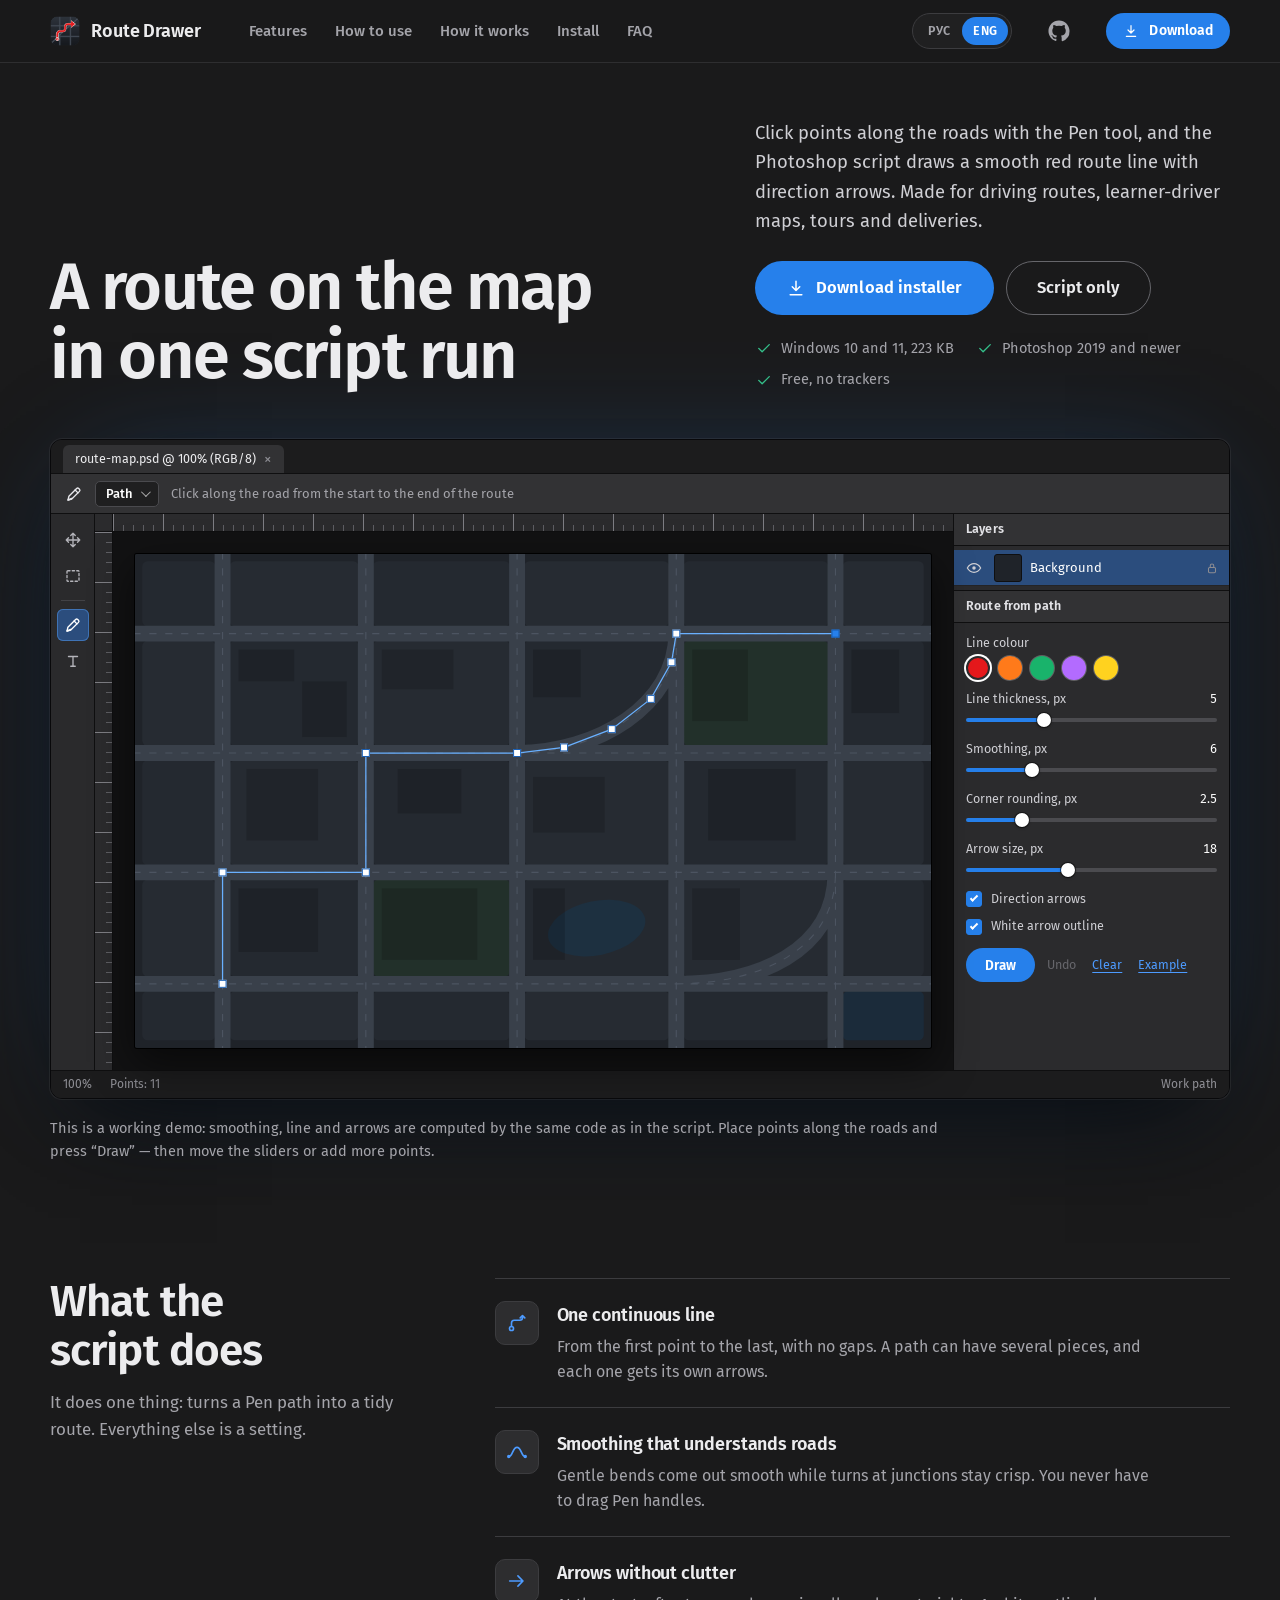
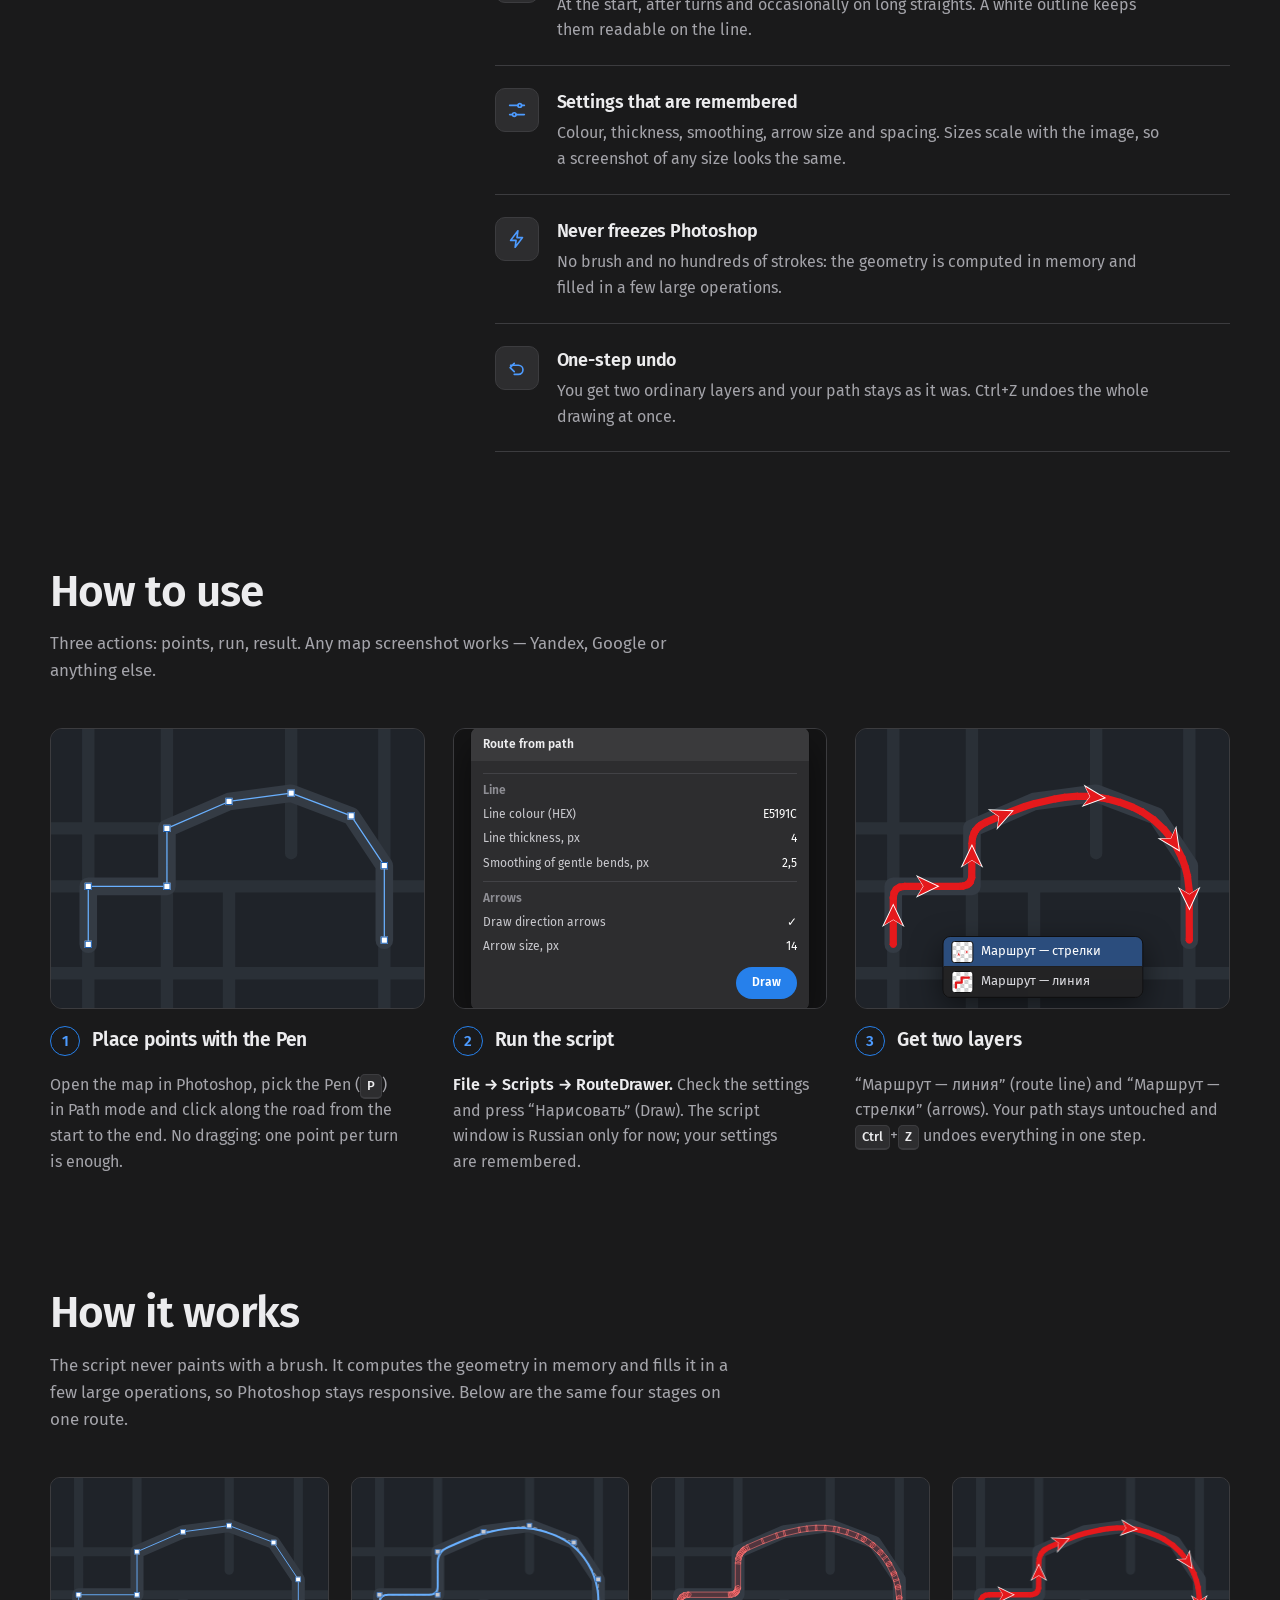
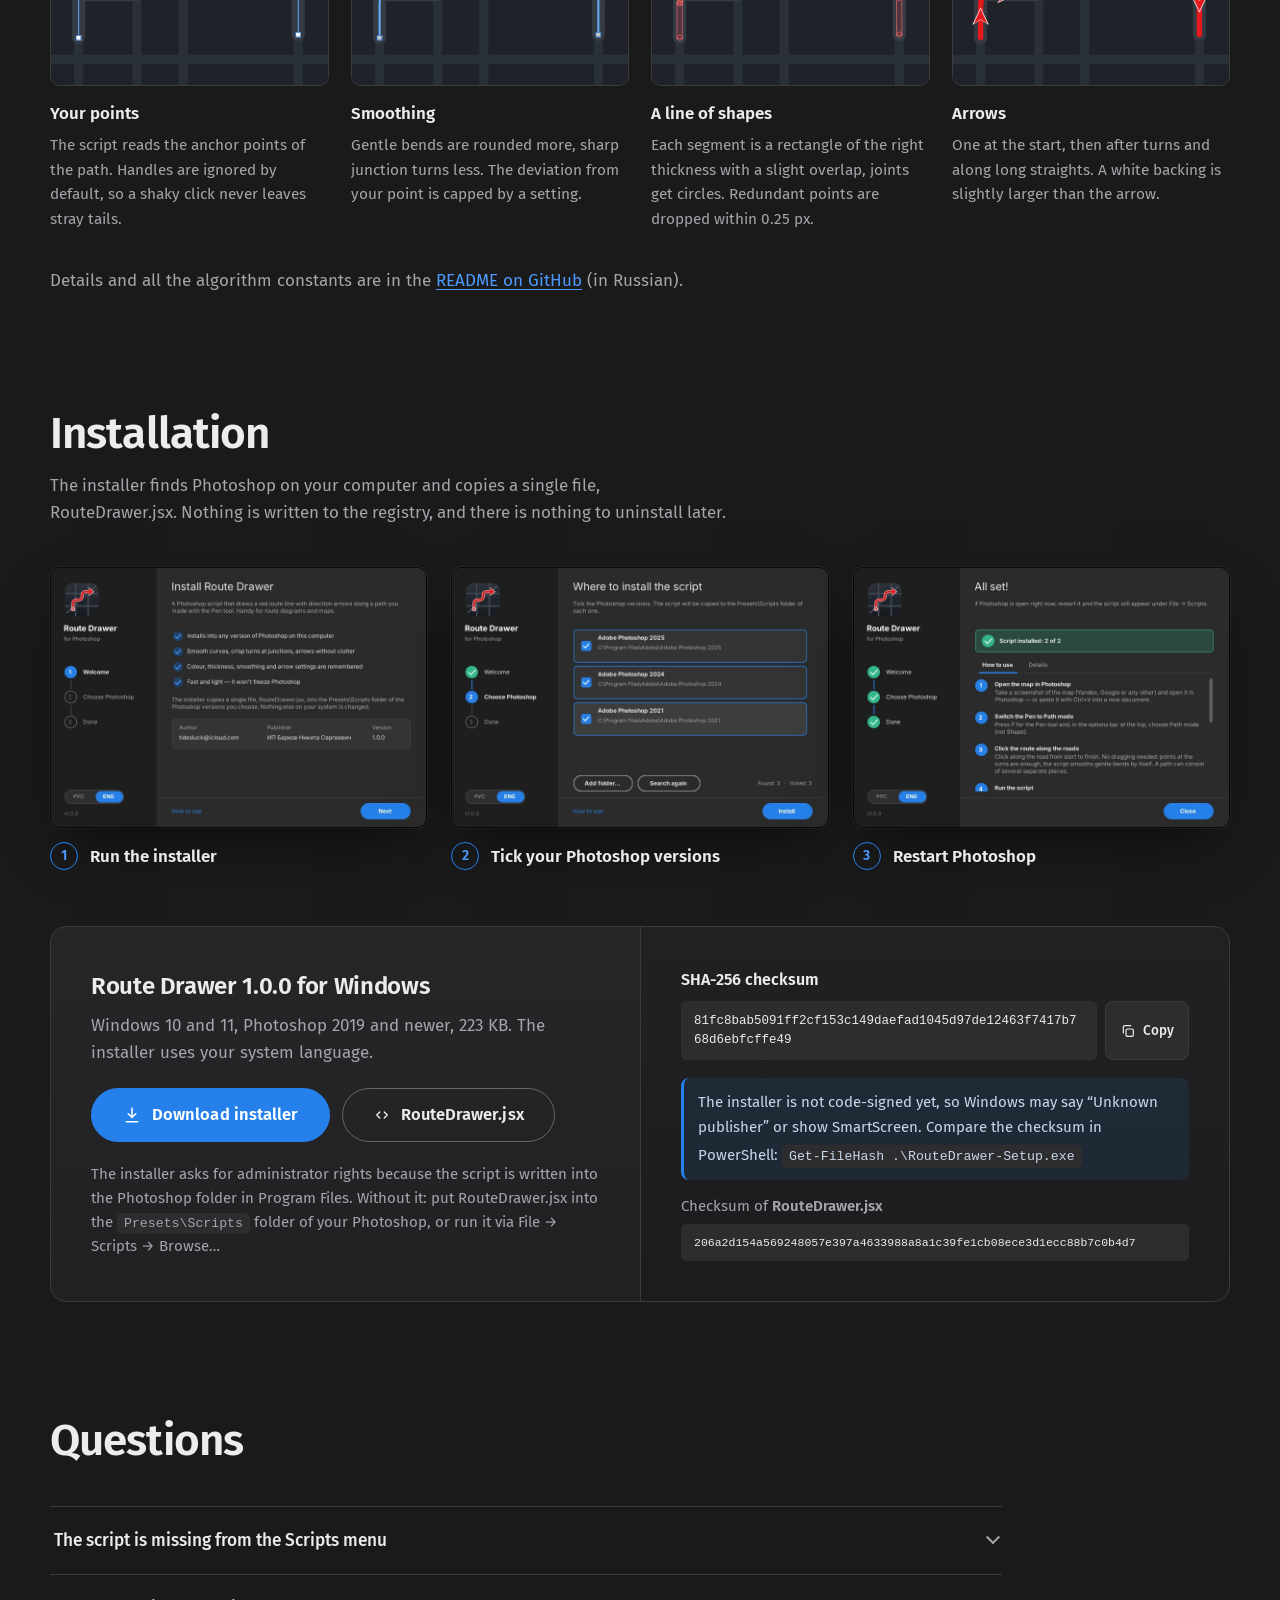
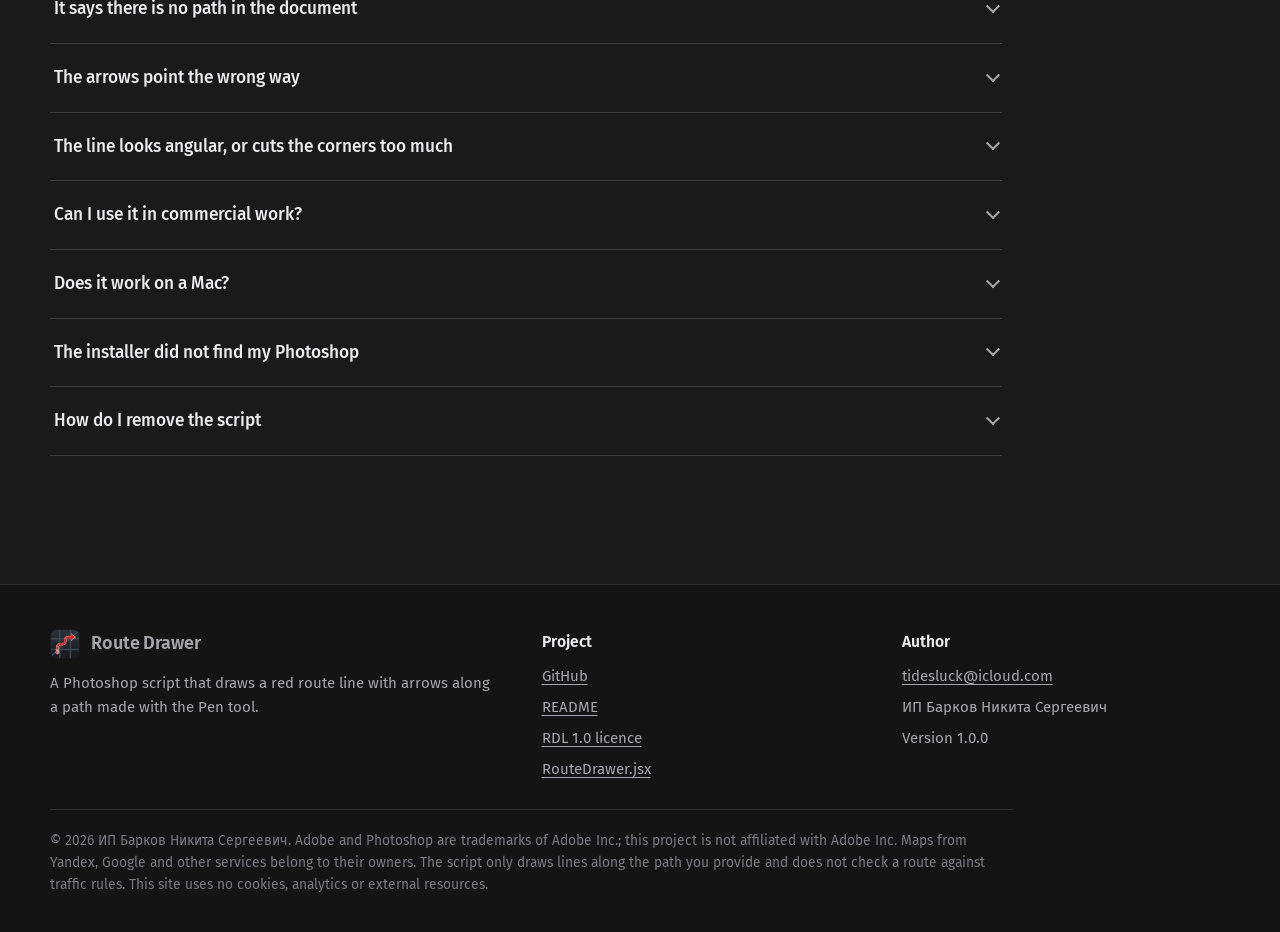
==== commit fdca30aa: "Update index.html" ====
--- a/docs/index.html
+++ b/docs/index.html
@@ -3,6 +3,7 @@
 <head>
 <meta charset="utf-8">
 <meta name="viewport" content="width=device-width, initial-scale=1">
+<meta name="google-site-verification" content="pNAXgAXlYu5qDllqDVfK1qjOPmd6Jwfdh2osPGioV2M" />
 <title>Route Drawer — маршрут по контуру для Photoshop: скрипт и установщик</title>
 <meta name="description" content="Бесплатный скрипт для Photoshop: точки Пером по дорогам — и готова красная линия маршрута со стрелками. Установщик для Windows, русский и английский языки.">
 <link rel="canonical" href="https://t1desluck.github.io/RouteDrawer/">
